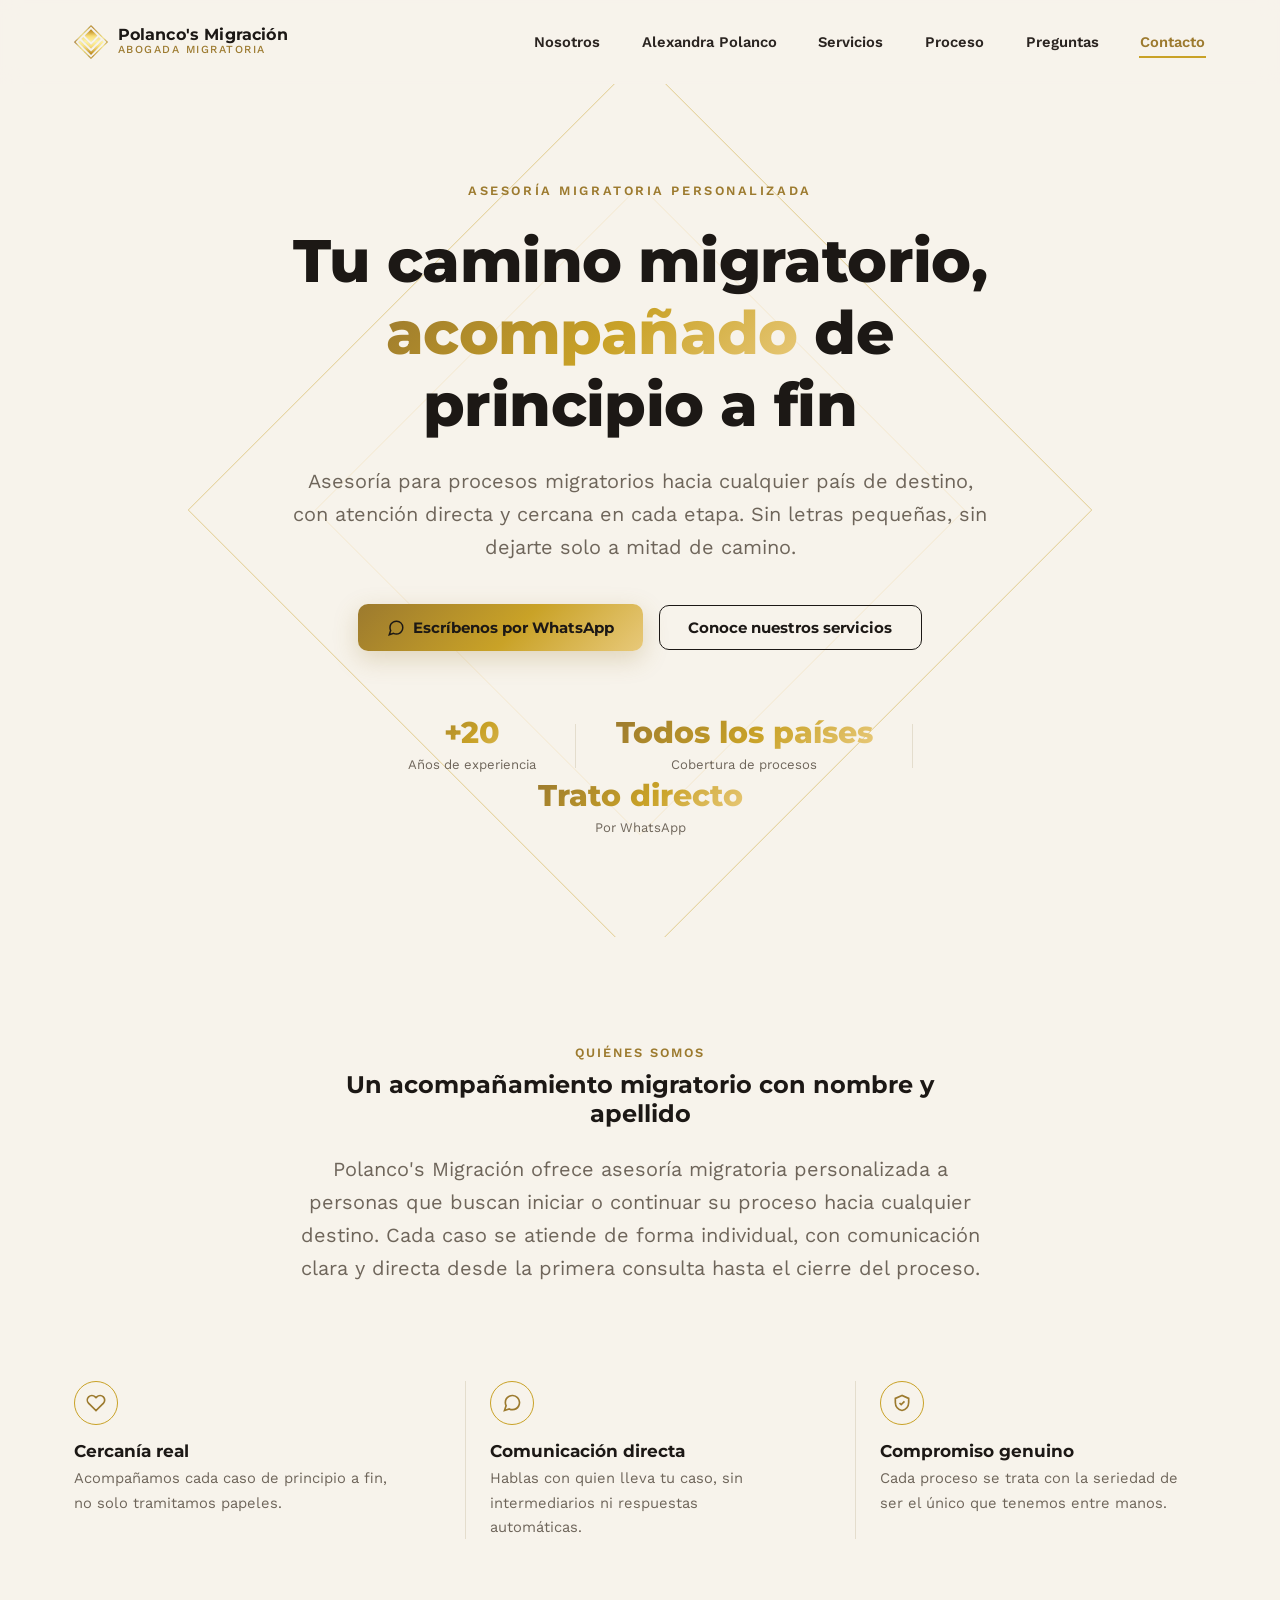
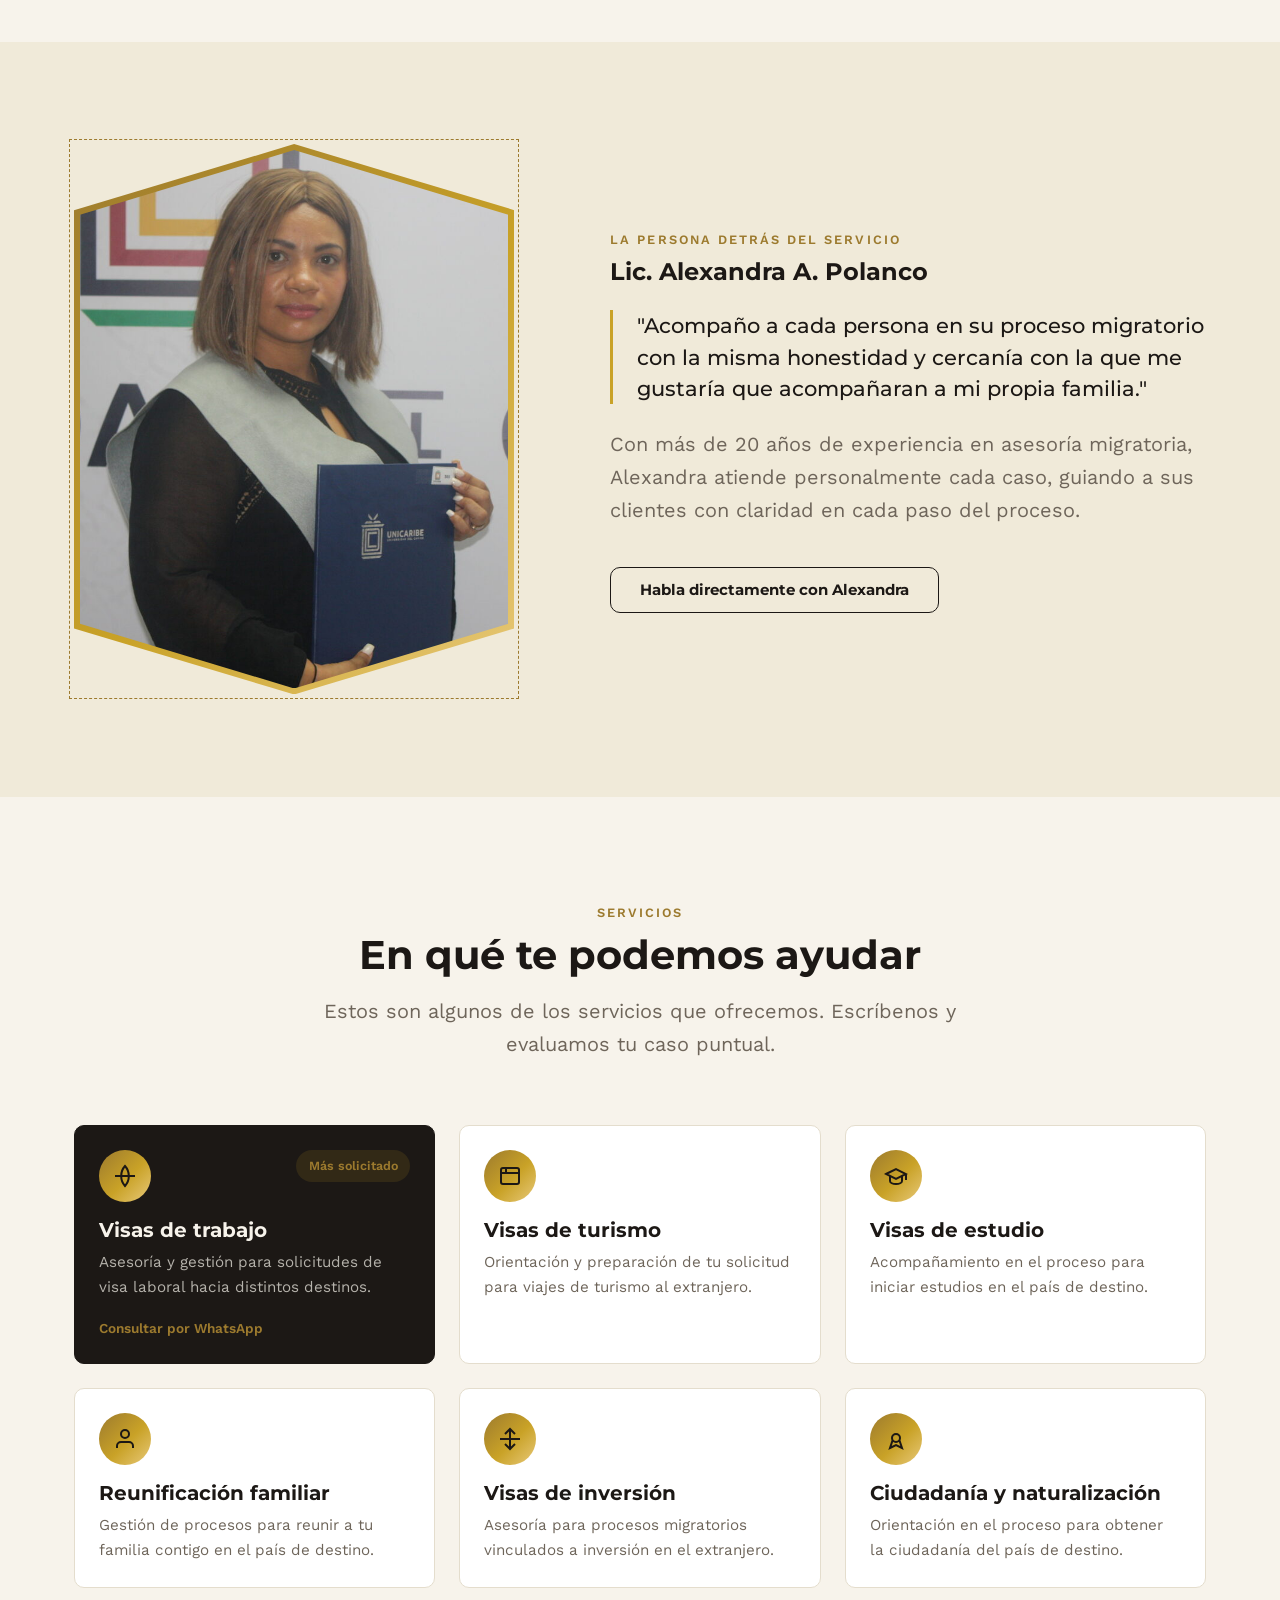
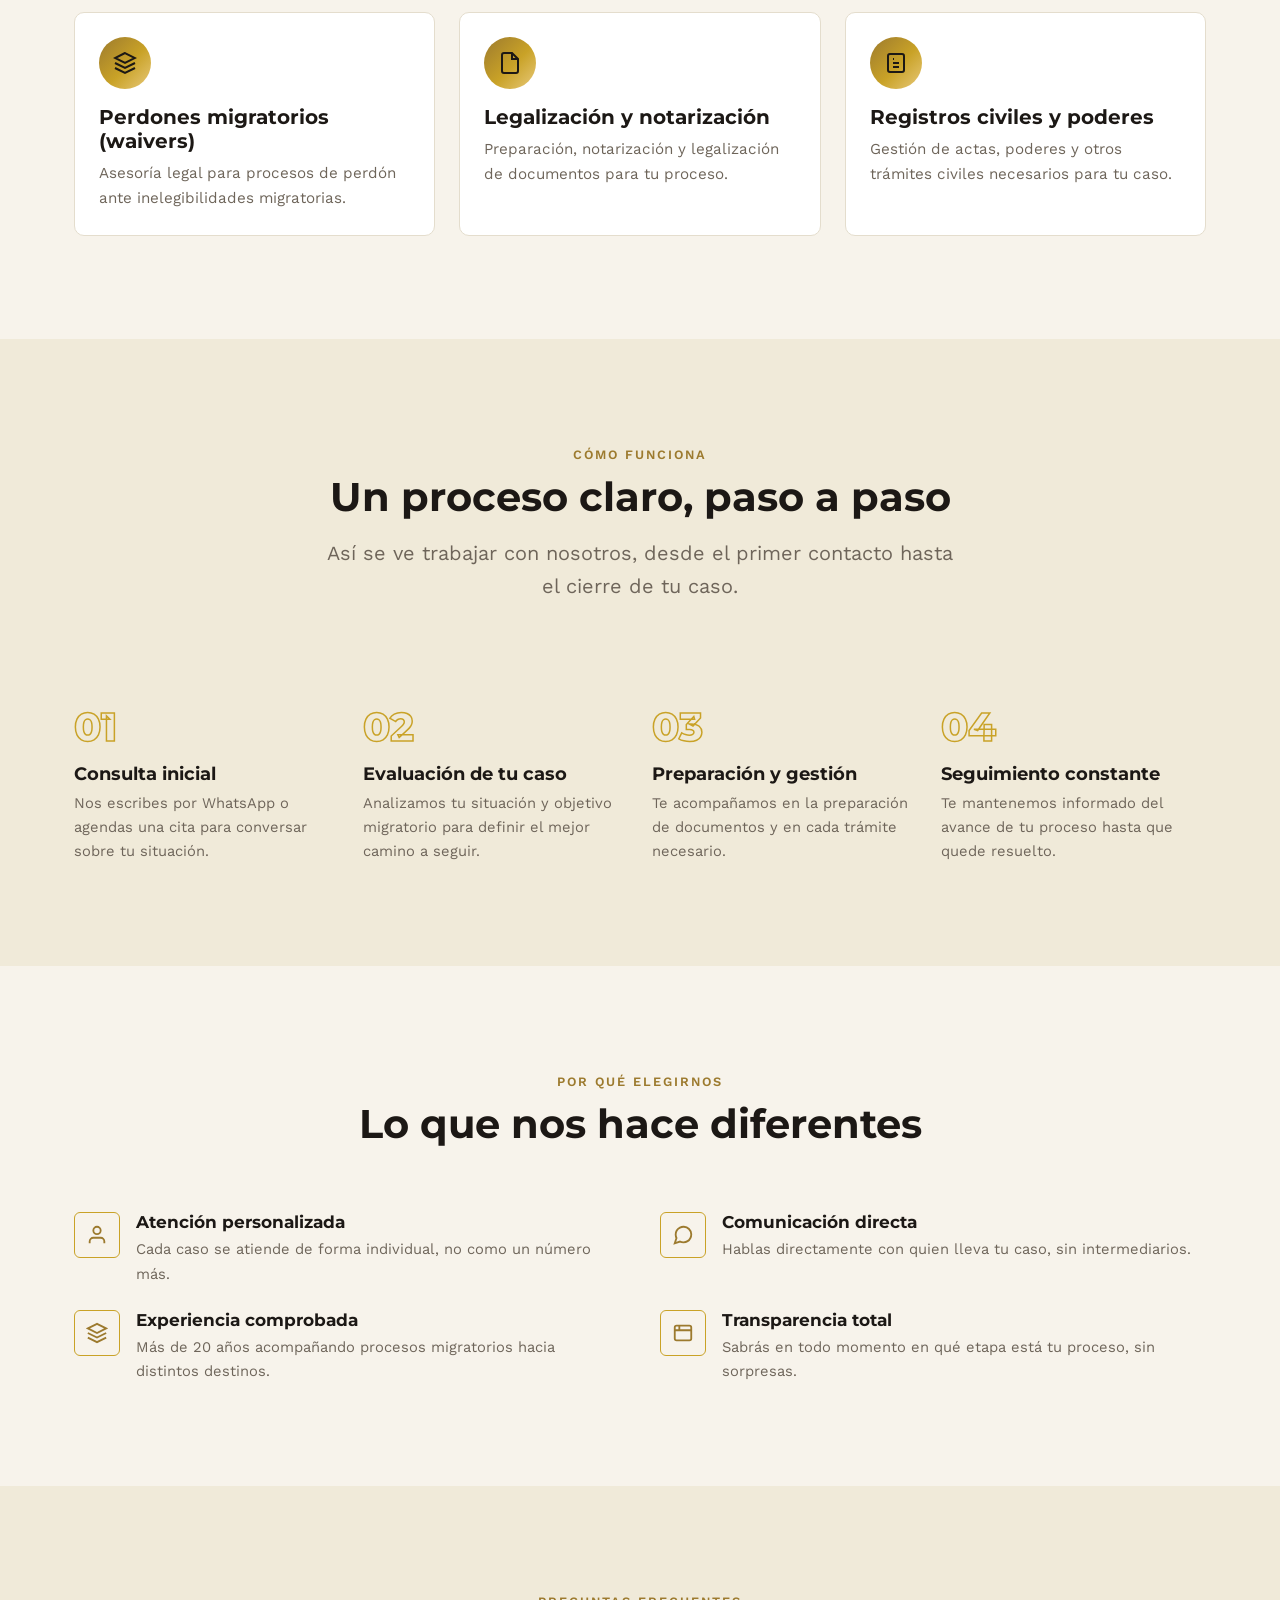
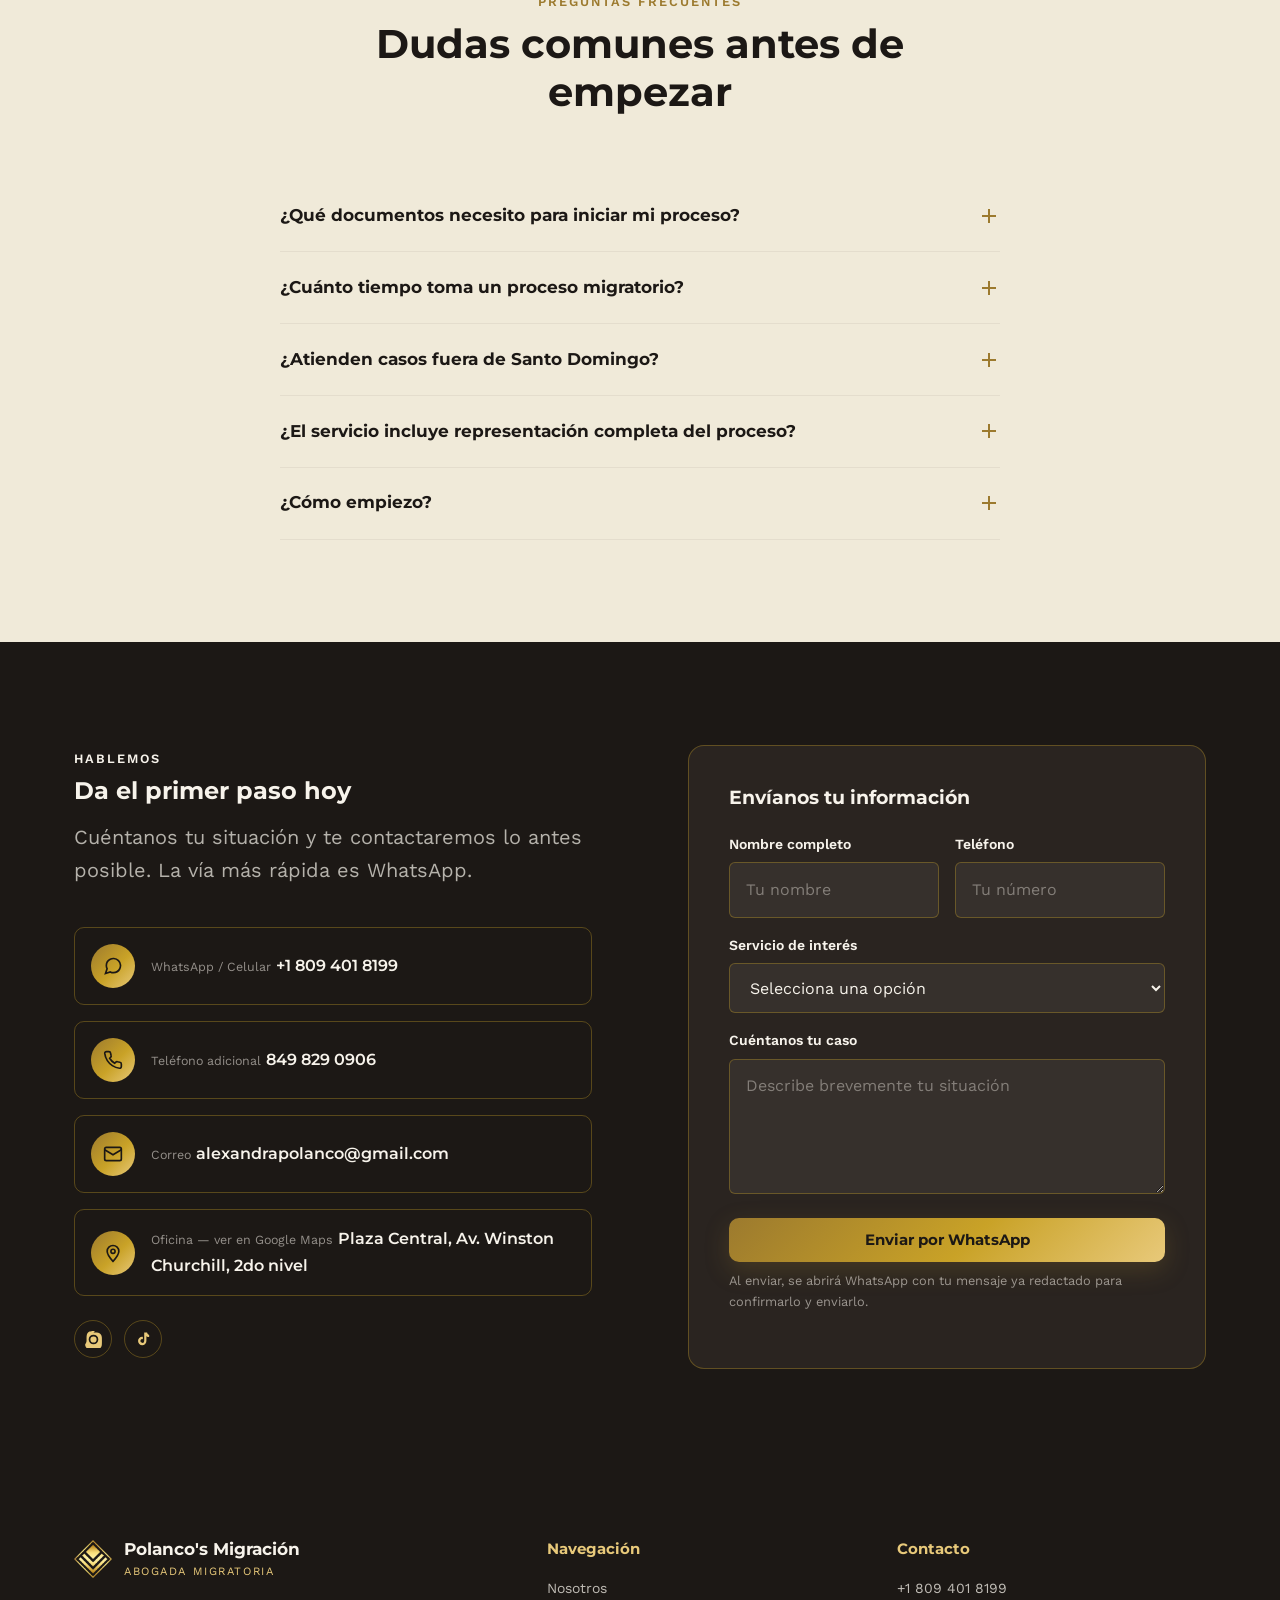
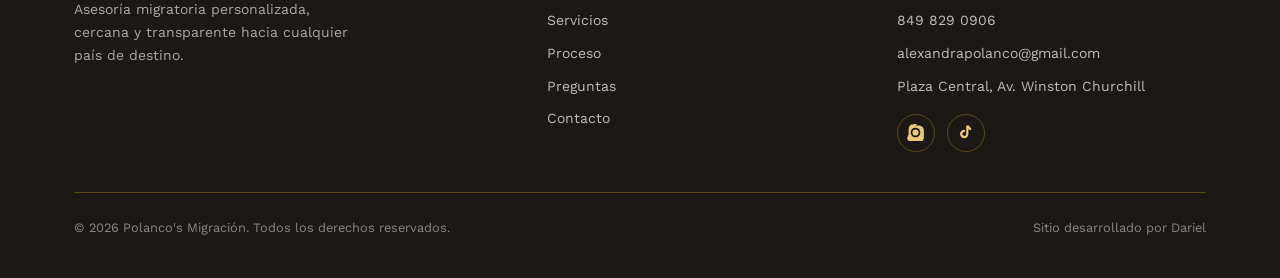
==== index.html @ 5b1603cf "first commit" ====
<!DOCTYPE html>
<html lang="es">
<head>
  <meta charset="UTF-8">
  <meta name="viewport" content="width=device-width, initial-scale=1.0">
  <title>Polanco's Migración | Asesoría Migratoria Personalizada</title>
  <meta name="description" content="Asesoría y servicios migratorios personalizados hacia cualquier país de destino. Acompañamiento cercano, transparente y profesional en cada etapa de tu proceso.">
  <meta name="theme-color" content="#1c1815">

  <!-- Favicon -->
  <link rel="icon" type="image/png" sizes="32x32" href="assets/images/favicon-32.png">
  <link rel="apple-touch-icon" sizes="120x120" href="assets/images/favicon-120.png">

  <!-- Open Graph -->
  <meta property="og:type" content="website">
  <meta property="og:locale" content="es_DO">
  <meta property="og:title" content="Polanco's Migración | Asesoría Migratoria Personalizada">
  <meta property="og:description" content="Acompañamiento migratorio cercano, transparente y profesional hacia cualquier país de destino.">
  <meta property="og:image" content="assets/images/icon-mark.png">
  <!-- TODO: reemplazar por la URL final del sitio y una imagen OG de 1200x630 -->
  <meta property="og:url" content="https://www.polancosmigracion.com/">

  <!-- Tipografías -->
  <link rel="preconnect" href="https://fonts.googleapis.com">
  <link rel="preconnect" href="https://fonts.gstatic.com" crossorigin>
  <link href="https://fonts.googleapis.com/css2?family=Montserrat:wght@500;600;700;800&family=Work+Sans:wght@400;500;600&display=swap" rel="stylesheet">

  <!-- Estilos -->
  <link rel="stylesheet" href="css/variables.css">
  <link rel="stylesheet" href="css/layout.css">
  <link rel="stylesheet" href="css/components.css">
  <link rel="stylesheet" href="css/sections.css">
</head>
<body>

  <!-- ============ HEADER ============ -->
  <header class="site-header">
    <div class="container">
      <a href="#inicio" class="brand">
        <img src="assets/images/icon-mark.png" alt="Logo Polanco's Migración" width="34" height="34">
        <span class="brand-text">
          <span class="brand-name">Polanco's Migración</span>
          <span class="brand-tagline">ABOGADA MIGRATORIA</span>
        </span>
      </a>

      <nav class="main-nav" id="main-nav">
        <ul class="nav-links">
          <li><a href="#nosotros">Nosotros</a></li>
          <li><a href="#alexandra">Alexandra Polanco</a></li>
          <li><a href="#servicios">Servicios</a></li>
          <li><a href="#proceso">Proceso</a></li>
          <li><a href="#preguntas">Preguntas</a></li>
          <li><a href="#contacto">Contacto</a></li>
        </ul>
      </nav>

      <button class="menu-toggle" id="menu-toggle" aria-label="Abrir menú" aria-expanded="false" aria-controls="main-nav">
        <span></span><span></span><span></span>
      </button>
    </div>
  </header>

  <main>

    <!-- ============ HERO ============ -->
    <section class="hero" id="inicio">
      <div class="hero-diamond" aria-hidden="true"></div>
      <div class="container">
        <div class="hero-content">
          <span class="hero-kicker">ASESORÍA MIGRATORIA PERSONALIZADA</span>
          <h1>Tu camino migratorio, <em>acompañado</em> de principio a fin</h1>
          <p class="hero-sub">
            Asesoría para procesos migratorios hacia cualquier país de destino, con atención
            directa y cercana en cada etapa. Sin letras pequeñas, sin dejarte solo a mitad de camino.
          </p>
          <div class="hero-actions">
            <a class="btn btn-primary" href="https://wa.me/18094018199?text=Hola%2C%20quisiera%20informaci%C3%B3n%20sobre%20un%20proceso%20migratorio" target="_blank" rel="noopener">
              <svg viewBox="0 0 24 24" fill="none" stroke="currentColor" stroke-width="2"><path d="M21 11.5a8.38 8.38 0 0 1-.9 3.8 8.5 8.5 0 0 1-7.6 4.7 8.38 8.38 0 0 1-3.8-.9L3 21l1.9-5.7a8.38 8.38 0 0 1-.9-3.8 8.5 8.5 0 0 1 4.7-7.6 8.38 8.38 0 0 1 3.8-.9h.5a8.48 8.48 0 0 1 8 8v.5z"/></svg>
              Escríbenos por WhatsApp
            </a>
            <a class="btn btn-outline" href="#servicios">Conoce nuestros servicios</a>
          </div>
          <div class="hero-trust">
            <div class="hero-stat">
              <strong>+20</strong>
              <span>Años de experiencia</span>
            </div>
            <div class="hero-stat">
              <strong>Todos los países</strong>
              <span>Cobertura de procesos</span>
            </div>
            <div class="hero-stat">
              <strong>Trato directo</strong>
              <span>Por WhatsApp</span>
            </div>
          </div>
        </div>
      </div>
    </section>

    <!-- ============ QUIÉNES SOMOS ============ -->
    <!-- PLACEHOLDER: texto e íconos provisionales — ajustar con la historia real de la empresa que confirme Alexandra -->
    <section class="section" id="nosotros">
      <div class="container">
        <div class="about-content">
          <span class="section-kicker">QUIÉNES SOMOS</span>
          <h2>Un acompañamiento migratorio con nombre y apellido</h2>
          <p class="about-lead">
            Polanco's Migración ofrece asesoría migratoria personalizada a personas que buscan
            iniciar o continuar su proceso hacia cualquier destino. Cada caso se atiende de forma
            individual, con comunicación clara y directa desde la primera consulta hasta el
            cierre del proceso.
          </p>
        </div>

        <div class="about-pillars">
          <div class="about-pillar">
            <div class="about-pillar-icon">
              <svg viewBox="0 0 24 24" fill="none" stroke="currentColor" stroke-width="2"><path d="M20.8 4.6a5.5 5.5 0 0 0-7.8 0L12 5.6l-1-1a5.5 5.5 0 0 0-7.8 7.8l1 1L12 21l7.8-7.6 1-1a5.5 5.5 0 0 0 0-7.8Z"/></svg>
            </div>
            <h3>Cercanía real</h3>
            <p>Acompañamos cada caso de principio a fin, no solo tramitamos papeles.</p>
          </div>
          <div class="about-pillar">
            <div class="about-pillar-icon">
              <svg viewBox="0 0 24 24" fill="none" stroke="currentColor" stroke-width="2"><path d="M21 11.5a8.38 8.38 0 0 1-.9 3.8 8.5 8.5 0 0 1-7.6 4.7 8.38 8.38 0 0 1-3.8-.9L3 21l1.9-5.7a8.38 8.38 0 0 1-.9-3.8 8.5 8.5 0 0 1 4.7-7.6 8.38 8.38 0 0 1 3.8-.9h.5a8.48 8.48 0 0 1 8 8v.5z"/></svg>
            </div>
            <h3>Comunicación directa</h3>
            <p>Hablas con quien lleva tu caso, sin intermediarios ni respuestas automáticas.</p>
          </div>
          <div class="about-pillar">
            <div class="about-pillar-icon">
              <svg viewBox="0 0 24 24" fill="none" stroke="currentColor" stroke-width="2"><path d="m9 12 2 2 4-4"/><path d="M12 3 4 6.5v5c0 4.7 3.2 8.6 8 9.5 4.8-.9 8-4.8 8-9.5v-5L12 3Z"/></svg>
            </div>
            <h3>Compromiso genuino</h3>
            <p>Cada proceso se trata con la seriedad de ser el único que tenemos entre manos.</p>
          </div>
        </div>
      </div>
    </section>

    <!-- ============ LA PERSONA DETRÁS ============ -->
    <section class="section section-alt" id="alexandra">
      <div class="container founder">
        <div class="founder-photo-wrap content-placeholder">
          <div class="founder-photo-frame">
            <!-- PLACEHOLDER: foto provisional, reemplazar por un retrato profesional final -->
            <img src="assets/images/alexandra-placeholder-web.jpg" alt="Lic. Alexandra A. Polanco" loading="lazy" width="720" height="900">
          </div>
        </div>
        <div class="founder-content">
          <span class="section-kicker">LA PERSONA DETRÁS DEL SERVICIO</span>
          <h2>Lic. Alexandra A. Polanco</h2>
          <!-- PLACEHOLDER: cita provisional — reemplazar por las palabras reales de Alexandra -->
          <p class="founder-quote">
            "Acompaño a cada persona en su proceso migratorio con la misma honestidad y cercanía
            con la que me gustaría que acompañaran a mi propia familia."
          </p>
          <p class="founder-desc">
            Con más de 20 años de experiencia en asesoría migratoria, Alexandra atiende
            personalmente cada caso, guiando a sus clientes con claridad en cada paso del proceso.
          </p>
          <a class="btn btn-outline founder-cta" href="https://wa.me/18094018199?text=Hola%2C%20quisiera%20hablar%20directamente%20con%20Alexandra%20sobre%20mi%20caso" target="_blank" rel="noopener">
            Habla directamente con Alexandra
          </a>
        </div>
      </div>
    </section>

    <!-- ============ SERVICIOS ============ -->
    <!-- PLACEHOLDER: lista de servicios provisional (categorías de referencia) — confirmar lista definitiva -->
    <section class="section" id="servicios">
      <div class="container">
        <div class="section-head align-center">
          <span class="section-kicker">SERVICIOS</span>
          <h2>En qué te podemos ayudar</h2>
          <p>Estos son algunos de los servicios que ofrecemos. Escríbenos y evaluamos tu caso puntual.</p>
        </div>

        <div class="services-grid">
          <div class="card is-featured">
            <span class="badge">Más solicitado</span>
            <div class="card-icon">
              <svg viewBox="0 0 24 24" fill="none" stroke="currentColor" stroke-width="2"><path d="M2 12h20M12 2a15 15 0 0 1 0 20 15 15 0 0 1 0-20Z"/></svg>
            </div>
            <h3>Visas de trabajo</h3>
            <p>Asesoría y gestión para solicitudes de visa laboral hacia distintos destinos.</p>
            <a class="service-link" href="https://wa.me/18094018199?text=Hola%2C%20quisiera%20informaci%C3%B3n%20sobre%20Visas%20de%20Trabajo" target="_blank" rel="noopener">Consultar por WhatsApp</a>
          </div>

          <div class="card">
            <div class="card-icon">
              <svg viewBox="0 0 24 24" fill="none" stroke="currentColor" stroke-width="2"><rect x="3" y="4" width="18" height="16" rx="2"/><path d="M3 9h18M8 4v5"/></svg>
            </div>
            <h3>Visas de turismo</h3>
            <p>Orientación y preparación de tu solicitud para viajes de turismo al extranjero.</p>
          </div>

          <div class="card">
            <div class="card-icon">
              <svg viewBox="0 0 24 24" fill="none" stroke="currentColor" stroke-width="2"><path d="M22 10v6M2 10l10-5 10 5-10 5-10-5Z"/><path d="M6 12v5c0 1.7 2.7 3 6 3s6-1.3 6-3v-5"/></svg>
            </div>
            <h3>Visas de estudio</h3>
            <p>Acompañamiento en el proceso para iniciar estudios en el país de destino.</p>
          </div>

          <div class="card">
            <div class="card-icon">
              <svg viewBox="0 0 24 24" fill="none" stroke="currentColor" stroke-width="2"><path d="M20 21v-2a4 4 0 0 0-4-4H8a4 4 0 0 0-4 4v2"/><circle cx="12" cy="7" r="4"/></svg>
            </div>
            <h3>Reunificación familiar</h3>
            <p>Gestión de procesos para reunir a tu familia contigo en el país de destino.</p>
          </div>

          <div class="card">
            <div class="card-icon">
              <svg viewBox="0 0 24 24" fill="none" stroke="currentColor" stroke-width="2"><path d="M12 2v20M2 12h20"/><path d="M17 7 12 2 7 7M17 17l-5 5-5-5"/></svg>
            </div>
            <h3>Visas de inversión</h3>
            <p>Asesoría para procesos migratorios vinculados a inversión en el extranjero.</p>
          </div>

          <div class="card">
            <div class="card-icon">
              <svg viewBox="0 0 24 24" fill="none" stroke="currentColor" stroke-width="2"><path d="M12 15a4 4 0 1 0 0-8 4 4 0 0 0 0 8Z"/><path d="M8.5 13.5 6 21l6-3 6 3-2.5-7.5"/></svg>
            </div>
            <h3>Ciudadanía y naturalización</h3>
            <p>Orientación en el proceso para obtener la ciudadanía del país de destino.</p>
          </div>

          <div class="card">
            <div class="card-icon">
              <svg viewBox="0 0 24 24" fill="none" stroke="currentColor" stroke-width="2"><path d="M12 2 2 7l10 5 10-5-10-5Z"/><path d="M2 17l10 5 10-5M2 12l10 5 10-5"/></svg>
            </div>
            <h3>Perdones migratorios (waivers)</h3>
            <p>Asesoría legal para procesos de perdón ante inelegibilidades migratorias.</p>
          </div>

          <div class="card">
            <div class="card-icon">
              <svg viewBox="0 0 24 24" fill="none" stroke="currentColor" stroke-width="2"><path d="M14 2H6a2 2 0 0 0-2 2v16a2 2 0 0 0 2 2h12a2 2 0 0 0 2-2V8z"/><path d="M14 2v6h6"/></svg>
            </div>
            <h3>Legalización y notarización</h3>
            <p>Preparación, notarización y legalización de documentos para tu proceso.</p>
          </div>

          <div class="card">
            <div class="card-icon">
              <svg viewBox="0 0 24 24" fill="none" stroke="currentColor" stroke-width="2"><path d="M9 12h6M9 16h6M9 8h1"/><rect x="4" y="3" width="16" height="18" rx="2"/></svg>
            </div>
            <h3>Registros civiles y poderes</h3>
            <p>Gestión de actas, poderes y otros trámites civiles necesarios para tu caso.</p>
          </div>
        </div>
      </div>
    </section>

    <!-- ============ CÓMO FUNCIONA EL PROCESO ============ -->
    <section class="section section-alt" id="proceso">
      <div class="container">
        <div class="section-head align-center">
          <span class="section-kicker">CÓMO FUNCIONA</span>
          <h2>Un proceso claro, paso a paso</h2>
          <p>Así se ve trabajar con nosotros, desde el primer contacto hasta el cierre de tu caso.</p>
        </div>

        <div class="steps">
          <div class="step">
            <div class="step-number">01</div>
            <h3>Consulta inicial</h3>
            <p>Nos escribes por WhatsApp o agendas una cita para conversar sobre tu situación.</p>
          </div>
          <div class="step">
            <div class="step-number">02</div>
            <h3>Evaluación de tu caso</h3>
            <p>Analizamos tu situación y objetivo migratorio para definir el mejor camino a seguir.</p>
          </div>
          <div class="step">
            <div class="step-number">03</div>
            <h3>Preparación y gestión</h3>
            <p>Te acompañamos en la preparación de documentos y en cada trámite necesario.</p>
          </div>
          <div class="step">
            <div class="step-number">04</div>
            <h3>Seguimiento constante</h3>
            <p>Te mantenemos informado del avance de tu proceso hasta que quede resuelto.</p>
          </div>
        </div>
      </div>
    </section>

    <!-- ============ POR QUÉ ELEGIRNOS ============ -->
    <section class="section" id="beneficios">
      <div class="container">
        <div class="section-head align-center">
          <span class="section-kicker">POR QUÉ ELEGIRNOS</span>
          <h2>Lo que nos hace diferentes</h2>
        </div>

        <div class="benefits-grid">
          <div class="benefit">
            <div class="benefit-icon">
              <svg viewBox="0 0 24 24" fill="none" stroke="currentColor" stroke-width="2"><path d="M20 21v-2a4 4 0 0 0-4-4H8a4 4 0 0 0-4 4v2"/><circle cx="12" cy="7" r="4"/></svg>
            </div>
            <div>
              <h3>Atención personalizada</h3>
              <p>Cada caso se atiende de forma individual, no como un número más.</p>
            </div>
          </div>

          <div class="benefit">
            <div class="benefit-icon">
              <svg viewBox="0 0 24 24" fill="none" stroke="currentColor" stroke-width="2"><path d="M21 11.5a8.38 8.38 0 0 1-.9 3.8 8.5 8.5 0 0 1-7.6 4.7 8.38 8.38 0 0 1-3.8-.9L3 21l1.9-5.7a8.38 8.38 0 0 1-.9-3.8 8.5 8.5 0 0 1 4.7-7.6 8.38 8.38 0 0 1 3.8-.9h.5a8.48 8.48 0 0 1 8 8v.5z"/></svg>
            </div>
            <div>
              <h3>Comunicación directa</h3>
              <p>Hablas directamente con quien lleva tu caso, sin intermediarios.</p>
            </div>
          </div>

          <div class="benefit">
            <div class="benefit-icon">
              <svg viewBox="0 0 24 24" fill="none" stroke="currentColor" stroke-width="2"><path d="M12 2 2 7l10 5 10-5-10-5Z"/><path d="M2 17l10 5 10-5M2 12l10 5 10-5"/></svg>
            </div>
            <div>
              <h3>Experiencia comprobada</h3>
              <p>Más de 20 años acompañando procesos migratorios hacia distintos destinos.</p>
            </div>
          </div>

          <div class="benefit">
            <div class="benefit-icon">
              <svg viewBox="0 0 24 24" fill="none" stroke="currentColor" stroke-width="2"><rect x="3" y="4" width="18" height="16" rx="2"/><path d="M3 9h18M8 4v5"/></svg>
            </div>
            <div>
              <h3>Transparencia total</h3>
              <p>Sabrás en todo momento en qué etapa está tu proceso, sin sorpresas.</p>
            </div>
          </div>
        </div>
      </div>
    </section>

    <!-- ============ PREGUNTAS FRECUENTES ============ -->
    <!-- PLACEHOLDER: preguntas y respuestas provisionales — confirmar con Alexandra las dudas reales más comunes -->
    <section class="section section-alt" id="preguntas">
      <div class="container">
        <div class="section-head align-center">
          <span class="section-kicker">PREGUNTAS FRECUENTES</span>
          <h2>Dudas comunes antes de empezar</h2>
        </div>

        <div class="faq-list">
          <div class="accordion-item">
            <button class="accordion-trigger" aria-expanded="false" aria-controls="faq-1">
              ¿Qué documentos necesito para iniciar mi proceso?
              <span class="accordion-icon" aria-hidden="true"></span>
            </button>
            <div class="accordion-panel" id="faq-1">
              <p>Cada proceso es distinto. En la consulta inicial evaluamos tu caso puntual y te indicamos exactamente qué documentos aplican.</p>
            </div>
          </div>

          <div class="accordion-item">
            <button class="accordion-trigger" aria-expanded="false" aria-controls="faq-2">
              ¿Cuánto tiempo toma un proceso migratorio?
              <span class="accordion-icon" aria-hidden="true"></span>
            </button>
            <div class="accordion-panel" id="faq-2">
              <p>Los tiempos varían según el tipo de trámite, el destino y cada caso particular. Te damos una estimación realista después de evaluar tu situación.</p>
            </div>
          </div>

          <div class="accordion-item">
            <button class="accordion-trigger" aria-expanded="false" aria-controls="faq-3">
              ¿Atienden casos fuera de Santo Domingo?
              <span class="accordion-icon" aria-hidden="true"></span>
            </button>
            <div class="accordion-panel" id="faq-3">
              <p>Sí, podemos coordinar la asesoría de forma remota además de la atención en oficina.</p>
            </div>
          </div>

          <div class="accordion-item">
            <button class="accordion-trigger" aria-expanded="false" aria-controls="faq-4">
              ¿El servicio incluye representación completa del proceso?
              <span class="accordion-icon" aria-hidden="true"></span>
            </button>
            <div class="accordion-panel" id="faq-4">
              <p>Depende del tipo de trámite. En la consulta inicial te explicamos exactamente qué incluye el acompañamiento según tu caso.</p>
            </div>
          </div>

          <div class="accordion-item">
            <button class="accordion-trigger" aria-expanded="false" aria-controls="faq-5">
              ¿Cómo empiezo?
              <span class="accordion-icon" aria-hidden="true"></span>
            </button>
            <div class="accordion-panel" id="faq-5">
              <p>Escríbenos por WhatsApp y agendamos tu primera consulta para evaluar tu caso.</p>
            </div>
          </div>
        </div>
      </div>
    </section>

    <!-- ============ CTA + CONTACTO ============ -->
    <section class="section section-dark" id="contacto">
      <div class="container contact">
        <div class="contact-intro">
          <span class="section-kicker">HABLEMOS</span>
          <h2>Da el primer paso hoy</h2>
          <p>Cuéntanos tu situación y te contactaremos lo antes posible. La vía más rápida es WhatsApp.</p>

          <div class="contact-channels">
            <a class="contact-channel" href="https://wa.me/18094018199" target="_blank" rel="noopener">
              <span class="contact-channel-icon">
                <svg viewBox="0 0 24 24" fill="none" stroke="currentColor" stroke-width="2"><path d="M21 11.5a8.38 8.38 0 0 1-.9 3.8 8.5 8.5 0 0 1-7.6 4.7 8.38 8.38 0 0 1-3.8-.9L3 21l1.9-5.7a8.38 8.38 0 0 1-.9-3.8 8.5 8.5 0 0 1 4.7-7.6 8.38 8.38 0 0 1 3.8-.9h.5a8.48 8.48 0 0 1 8 8v.5z"/></svg>
              </span>
              <span class="contact-channel-text">
                <span class="label">WhatsApp / Celular</span>
                <span class="value">+1 809 401 8199</span>
              </span>
            </a>

            <a class="contact-channel" href="tel:+18498290906">
              <span class="contact-channel-icon">
                <svg viewBox="0 0 24 24" fill="none" stroke="currentColor" stroke-width="2"><path d="M22 16.9v3a2 2 0 0 1-2.2 2 19.8 19.8 0 0 1-8.6-3.1 19.5 19.5 0 0 1-6-6 19.8 19.8 0 0 1-3.1-8.7A2 2 0 0 1 4.1 2h3a2 2 0 0 1 2 1.7c.1.9.3 1.8.6 2.7a2 2 0 0 1-.4 2.1L8 9.9a16 16 0 0 0 6 6l1.4-1.4a2 2 0 0 1 2.1-.4c.9.3 1.8.5 2.7.6a2 2 0 0 1 1.8 2Z"/></svg>
              </span>
              <span class="contact-channel-text">
                <span class="label">Teléfono adicional</span>
                <span class="value">849 829 0906</span>
              </span>
            </a>

            <a class="contact-channel" href="mailto:alexandrapolanco@gmail.com">
              <span class="contact-channel-icon">
                <svg viewBox="0 0 24 24" fill="none" stroke="currentColor" stroke-width="2"><rect x="2" y="4" width="20" height="16" rx="2"/><path d="m2 7 10 6 10-6"/></svg>
              </span>
              <span class="contact-channel-text">
                <span class="label">Correo</span>
                <span class="value">alexandrapolanco@gmail.com</span>
              </span>
            </a>

            <!-- PLACEHOLDER: ubicación aproximada por nombre de plaza; ajustar con la dirección exacta si aplica -->
            <a class="contact-channel" href="https://www.google.com/maps/search/?api=1&query=Plaza+Central+Av+Winston+Churchill+Santo+Domingo" target="_blank" rel="noopener">
              <span class="contact-channel-icon">
                <svg viewBox="0 0 24 24" fill="none" stroke="currentColor" stroke-width="2"><path d="M12 22s7-7.4 7-12a7 7 0 1 0-14 0c0 4.6 7 12 7 12Z"/><circle cx="12" cy="10" r="2.5"/></svg>
              </span>
              <span class="contact-channel-text">
                <span class="label">Oficina — ver en Google Maps</span>
                <span class="value">Plaza Central, Av. Winston Churchill, 2do nivel</span>
              </span>
            </a>
          </div>

          <!-- PLACEHOLDER: enlazar los perfiles reales de Instagram y TikTok -->
          <div class="footer-social" style="margin-top:1.5rem;">
            <a href="#" target="_blank" rel="noopener" aria-label="Instagram">
              <svg viewBox="0 0 24 24"><path d="M12 2.2c3.2 0 3.6 0 4.9.07 1.2.06 2.2.27 2.9.6.8.35 1.4.8 2 1.5.6.6 1 1.2 1.4 2 .3.7.5 1.7.6 2.9.1 1.3.1 1.7.1 4.9s0 3.6-.1 4.9c-.1 1.2-.3 2.2-.6 2.9-.4.8-.8 1.4-1.4 2-.6.6-1.2 1-2 1.4-.7.3-1.7.5-2.9.6-1.3.1-1.7.1-4.9.1s-3.6 0-4.9-.1c-1.2-.1-2.2-.3-2.9-.6-.8-.4-1.4-.8-2-1.4-.6-.6-1-1.2-1.4-2-.3-.7-.5-1.7-.6-2.9C2.2 15.6 2.2 15.2 2.2 12s0-3.6.1-4.9c.1-1.2.3-2.2.6-2.9.4-.8.8-1.4 1.4-2 .6-.6 1.2-1 2-1.4.7-.3 1.7-.5 2.9-.6 1.3-.1 1.7-.1 4.9-.1Zm0 3a6.8 6.8 0 1 0 0 13.6 6.8 6.8 0 0 0 0-13.6Zm0 11.2a4.4 4.4 0 1 1 0-8.8 4.4 4.4 0 0 1 0 8.8Zm7-11.4a1.6 1.6 0 1 1-3.2 0 1.6 1.6 0 0 1 3.2 0Z"/></svg>
            </a>
            <a href="#" target="_blank" rel="noopener" aria-label="TikTok">
              <svg viewBox="0 0 24 24"><path d="M14 2h3.1c.2 1.6 1.2 3 2.9 3.5v3.1c-1.4 0-2.7-.4-3.9-1.2v6.7a5.9 5.9 0 1 1-5.9-5.9c.3 0 .6 0 .9.1v3.2a2.7 2.7 0 1 0 1.9 2.6V2Z"/></svg>
            </a>
          </div>
        </div>

        <div class="contact-form-wrap">
          <h3>Envíanos tu información</h3>
          <form id="contact-form" novalidate>
            <div class="form-row">
              <div class="form-group">
                <label for="cf-name">Nombre completo</label>
                <input type="text" id="cf-name" name="name" placeholder="Tu nombre" required>
              </div>
              <div class="form-group">
                <label for="cf-phone">Teléfono</label>
                <input type="tel" id="cf-phone" name="phone" placeholder="Tu número" required>
              </div>
            </div>
            <div class="form-group">
              <label for="cf-service">Servicio de interés</label>
              <select id="cf-service" name="service">
                <option value="">Selecciona una opción</option>
                <option value="Visas de trabajo">Visas de trabajo</option>
                <option value="Visas de turismo">Visas de turismo</option>
                <option value="Visas de estudio">Visas de estudio</option>
                <option value="Reunificación familiar">Reunificación familiar</option>
                <option value="Visas de inversión">Visas de inversión</option>
                <option value="Ciudadanía y naturalización">Ciudadanía y naturalización</option>
                <option value="Perdones migratorios (waivers)">Perdones migratorios (waivers)</option>
                <option value="Legalización y notarización">Legalización y notarización</option>
                <option value="Registros civiles y poderes">Registros civiles y poderes</option>
                <option value="Otro">Otro</option>
              </select>
            </div>
            <div class="form-group">
              <label for="cf-message">Cuéntanos tu caso</label>
              <textarea id="cf-message" name="message" rows="4" placeholder="Describe brevemente tu situación" required></textarea>
            </div>
            <button type="submit" class="btn btn-primary btn-block">Enviar por WhatsApp</button>
            <p class="form-note">Al enviar, se abrirá WhatsApp con tu mensaje ya redactado para confirmarlo y enviarlo.</p>
            <p class="form-status" id="form-status" role="status"></p>
          </form>
        </div>
      </div>
    </section>

  </main>

  <!-- ============ FOOTER ============ -->
  <footer class="site-footer">
    <div class="container">
      <div class="footer-top">
        <div>
          <div class="footer-brand">
            <img src="assets/images/icon-mark.png" alt="Logo Polanco's Migración" width="38" height="38">
            <div>
              <div class="footer-brand-name">Polanco's Migración</div>
              <div class="footer-brand-tagline">ABOGADA MIGRATORIA</div>
            </div>
          </div>
          <p class="footer-desc">Asesoría migratoria personalizada, cercana y transparente hacia cualquier país de destino.</p>
        </div>

        <div>
          <div class="footer-heading">Navegación</div>
          <div class="footer-links">
            <a href="#nosotros">Nosotros</a>
            <a href="#servicios">Servicios</a>
            <a href="#proceso">Proceso</a>
            <a href="#preguntas">Preguntas</a>
            <a href="#contacto">Contacto</a>
          </div>
        </div>

        <div>
          <div class="footer-heading">Contacto</div>
          <div class="footer-links">
            <span>+1 809 401 8199</span>
            <span>849 829 0906</span>
            <span>alexandrapolanco@gmail.com</span>
            <span>Plaza Central, Av. Winston Churchill</span>
          </div>
          <div class="footer-social">
            <a href="#" target="_blank" rel="noopener" aria-label="Instagram">
              <svg viewBox="0 0 24 24"><path d="M12 2.2c3.2 0 3.6 0 4.9.07 1.2.06 2.2.27 2.9.6.8.35 1.4.8 2 1.5.6.6 1 1.2 1.4 2 .3.7.5 1.7.6 2.9.1 1.3.1 1.7.1 4.9s0 3.6-.1 4.9c-.1 1.2-.3 2.2-.6 2.9-.4.8-.8 1.4-1.4 2-.6.6-1.2 1-2 1.4-.7.3-1.7.5-2.9.6-1.3.1-1.7.1-4.9.1s-3.6 0-4.9-.1c-1.2-.1-2.2-.3-2.9-.6-.8-.4-1.4-.8-2-1.4-.6-.6-1-1.2-1.4-2-.3-.7-.5-1.7-.6-2.9C2.2 15.6 2.2 15.2 2.2 12s0-3.6.1-4.9c.1-1.2.3-2.2.6-2.9.4-.8.8-1.4 1.4-2 .6-.6 1.2-1 2-1.4.7-.3 1.7-.5 2.9-.6 1.3-.1 1.7-.1 4.9-.1Zm0 3a6.8 6.8 0 1 0 0 13.6 6.8 6.8 0 0 0 0-13.6Zm0 11.2a4.4 4.4 0 1 1 0-8.8 4.4 4.4 0 0 1 0 8.8Zm7-11.4a1.6 1.6 0 1 1-3.2 0 1.6 1.6 0 0 1 3.2 0Z"/></svg>
            </a>
            <a href="#" target="_blank" rel="noopener" aria-label="TikTok">
              <svg viewBox="0 0 24 24"><path d="M14 2h3.1c.2 1.6 1.2 3 2.9 3.5v3.1c-1.4 0-2.7-.4-3.9-1.2v6.7a5.9 5.9 0 1 1-5.9-5.9c.3 0 .6 0 .9.1v3.2a2.7 2.7 0 1 0 1.9 2.6V2Z"/></svg>
            </a>
          </div>
        </div>
      </div>

      <div class="footer-bottom">
        <span>© <span id="current-year"></span> Polanco's Migración. Todos los derechos reservados.</span>
        <span>Sitio desarrollado por Dariel</span>
      </div>
    </div>
  </footer>

  <!-- Botón flotante de WhatsApp: aparece al bajar, ya que el hero tiene su propio CTA -->
  <a
    href="https://wa.me/18094018199?text=Hola%2C%20quisiera%20informaci%C3%B3n%20sobre%20un%20proceso%20migratorio"
    class="floating-whatsapp"
    id="floating-whatsapp"
    target="_blank"
    rel="noopener"
    aria-label="Escríbenos por WhatsApp">
    <svg viewBox="0 0 24 24" fill="none" stroke="currentColor" stroke-width="2"><path d="M21 11.5a8.38 8.38 0 0 1-.9 3.8 8.5 8.5 0 0 1-7.6 4.7 8.38 8.38 0 0 1-3.8-.9L3 21l1.9-5.7a8.38 8.38 0 0 1-.9-3.8 8.5 8.5 0 0 1 4.7-7.6 8.38 8.38 0 0 1 3.8-.9h.5a8.48 8.48 0 0 1 8 8v.5z"/></svg>
  </a>

  <script src="js/script.js" defer></script>
</body>
</html>
---- css/variables.css ----
/* =========================================================
   POLANCO'S MIGRACIÓN — Variables de marca y sistema base
   ========================================================= */

:root {
  /* Paleta — derivada del logo */
  --color-black: #1c1815;        /* negro cálido */
  --color-black-soft: #2a2420;   /* variación para superficies oscuras */
  --color-gold-dark: #9c7a2e;    /* sombra del degradado dorado */
  --color-gold: #c9a227;         /* dorado principal / marca */
  --color-gold-light: #e8c97a;   /* highlight del degradado */
  --color-ivory: #f7f3eb;        /* fondo cálido de secciones claras */
  --color-ivory-deep: #f0ead9;   /* fondo alterno, ligeramente más oscuro */
  --color-white: #ffffff;
  --color-gray-warm: #6e655a;    /* texto secundario */
  --color-gray-line: #e4ddcd;    /* bordes/hairlines sobre fondo claro */
  --color-gold-line: rgba(201, 162, 39, 0.35); /* bordes/hairlines sobre fondo oscuro */

  /* Degradado de marca (icono del logo) */
  --gradient-gold: linear-gradient(135deg, var(--color-gold-dark), var(--color-gold) 55%, var(--color-gold-light));

  /* Tipografía */
  --font-heading: "Montserrat", "Helvetica Neue", Arial, sans-serif;
  --font-body: "Work Sans", "Helvetica Neue", Arial, sans-serif;

  /* Escala tipográfica */
  --fs-hero: clamp(2.25rem, 4vw + 1rem, 3.75rem);
  --fs-h2: clamp(1.75rem, 2.4vw + 1rem, 2.5rem);
  --fs-h3: 1.25rem;
  --fs-lead: clamp(1.05rem, 0.5vw + 1rem, 1.25rem);
  --fs-body: 1rem;
  --fs-small: 0.875rem;
  --fs-kicker: 0.8rem;

  /* Espaciado */
  --space-xs: 0.5rem;
  --space-sm: 1rem;
  --space-md: 1.5rem;
  --space-lg: 2.5rem;
  --space-xl: 4rem;
  --space-2xl: 6rem;
  --space-section: clamp(4rem, 8vw, 7rem);

  /* Bordes y radios */
  --radius-sm: 6px;
  --radius-md: 10px;
  --radius-lg: 16px;

  /* Sombras (tono cálido, no gris genérico) */
  --shadow-sm: 0 2px 10px rgba(28, 24, 21, 0.06);
  --shadow-md: 0 10px 30px rgba(28, 24, 21, 0.10);
  --shadow-gold: 0 8px 24px rgba(156, 122, 46, 0.25);

  /* Layout */
  --container-width: 1180px;
  --header-height: 84px;

  /* Transiciones */
  --ease: cubic-bezier(0.4, 0, 0.2, 1);
  --dur-fast: 0.2s;
  --dur-base: 0.35s;
}

/* =========================================================
   Reset
   ========================================================= */

*,
*::before,
*::after {
  box-sizing: border-box;
}

html {
  scroll-behavior: smooth;
}

@media (prefers-reduced-motion: reduce) {
  html {
    scroll-behavior: auto;
  }
  *,
  *::before,
  *::after {
    animation-duration: 0.01ms !important;
    animation-iteration-count: 1 !important;
    transition-duration: 0.01ms !important;
    scroll-behavior: auto !important;
  }
}

body,
h1, h2, h3, h4, p, figure, blockquote, dl, dd {
  margin: 0;
}

ul[class],
ol[class] {
  padding: 0;
  list-style: none;
  margin: 0;
}

img {
  max-width: 100%;
  display: block;
}

a {
  color: inherit;
  text-decoration: none;
}

button {
  font: inherit;
  cursor: pointer;
  border: none;
  background: none;
  color: inherit;
}

input,
textarea,
select {
  font: inherit;
}

body {
  font-family: var(--font-body);
  color: var(--color-black);
  background: var(--color-ivory);
  line-height: 1.65;
  -webkit-font-smoothing: antialiased;
  overflow-x: hidden;
}

h1, h2, h3, h4 {
  font-family: var(--font-heading);
  color: var(--color-black);
  line-height: 1.2;
}

:focus-visible {
  outline: 3px solid var(--color-gold-dark);
  outline-offset: 2px;
}

/* Evita que el header sticky tape el inicio de cada sección al navegar por anclas */
section[id] {
  scroll-margin-top: var(--header-height);
}
---- css/layout.css ----
/* =========================================================
   LAYOUT — contenedor, header/navegación, footer
   ========================================================= */

.container {
  width: 100%;
  max-width: var(--container-width);
  margin-inline: auto;
  padding-inline: var(--space-md);
}

/* ---------- Header ---------- */

.site-header {
  position: sticky;
  top: 0;
  z-index: 100;
  height: var(--header-height);
  display: flex;
  align-items: center;
  background: rgba(247, 243, 235, 0.85);
  backdrop-filter: blur(10px);
  -webkit-backdrop-filter: blur(10px);
  border-bottom: 1px solid transparent;
  transition: background var(--dur-base) var(--ease), border-color var(--dur-base) var(--ease), box-shadow var(--dur-base) var(--ease);
}

.site-header.is-scrolled {
  background: rgba(247, 243, 235, 0.97);
  border-bottom-color: var(--color-gray-line);
  box-shadow: var(--shadow-sm);
}

.site-header .container {
  display: flex;
  align-items: center;
  justify-content: space-between;
  gap: var(--space-md);
}

.brand {
  display: flex;
  align-items: center;
  gap: 0.6rem;
  font-family: var(--font-heading);
  font-weight: 700;
  font-size: 1.05rem;
  letter-spacing: 0.01em;
  color: var(--color-black);
  flex-shrink: 0;
}

.brand img {
  height: 34px;
  width: 34px;
  object-fit: contain;
}

.brand-text {
  display: flex;
  flex-direction: column;
  line-height: 1.15;
}

.brand-text .brand-name {
  font-size: 1rem;
}

.brand-text .brand-tagline {
  font-family: var(--font-body);
  font-weight: 500;
  font-size: 0.68rem;
  letter-spacing: 0.14em;
  color: var(--color-gold-dark);
}

/* Navegación principal (desktop) */

.main-nav {
  display: flex;
  align-items: center;
  gap: var(--space-lg);
}

.nav-links {
  display: flex;
  align-items: center;
  gap: var(--space-lg);
}

.nav-links a {
  font-size: 0.92rem;
  font-weight: 600;
  color: var(--color-black-soft);
  position: relative;
  padding: 0.35rem 0.05rem;
  transition: color var(--dur-fast) var(--ease);
}

.nav-links a::after {
  content: "";
  position: absolute;
  left: 0;
  bottom: -2px;
  width: 0;
  height: 2px;
  background: var(--color-gold);
  transition: width var(--dur-base) var(--ease);
}

.nav-links a:hover,
.nav-links a:focus-visible,
.nav-links a.is-active {
  color: var(--color-gold-dark);
}

.nav-links a:hover::after,
.nav-links a:focus-visible::after,
.nav-links a.is-active::after {
  width: 100%;
}

/* Botón de menú móvil */

.menu-toggle {
  display: none;
  flex-direction: column;
  justify-content: center;
  align-items: center;
  gap: 5px;
  width: 44px;
  height: 44px;
  border-radius: var(--radius-sm);
}

.menu-toggle span {
  display: block;
  width: 22px;
  height: 2px;
  background: var(--color-black);
  transition: transform var(--dur-base) var(--ease), opacity var(--dur-base) var(--ease);
}

.menu-toggle[aria-expanded="true"] span:nth-child(1) {
  transform: translateY(7px) rotate(45deg);
}

.menu-toggle[aria-expanded="true"] span:nth-child(2) {
  opacity: 0;
}

.menu-toggle[aria-expanded="true"] span:nth-child(3) {
  transform: translateY(-7px) rotate(-45deg);
}

@media (max-width: 900px) {
  .menu-toggle {
    display: flex;
    position: relative;
    z-index: 101;
  }

  .main-nav {
    position: fixed;
    top: var(--header-height);
    left: 0;
    right: 0;
    bottom: 0;
    background: var(--color-black);
    display: flex;
    flex-direction: column;
    align-items: center;
    justify-content: center;
    gap: var(--space-xl);
    opacity: 0;
    visibility: hidden;
    transform: scale(0.98);
    pointer-events: none;
    transition: opacity var(--dur-base) var(--ease), transform var(--dur-base) var(--ease), visibility var(--dur-base);
    z-index: 99;
  }

  .main-nav.is-open {
    opacity: 1;
    visibility: visible;
    transform: scale(1);
    pointer-events: auto;
  }

  .nav-links {
    flex-direction: column;
    align-items: center;
    gap: var(--space-lg);
  }

  .nav-links a {
    font-family: var(--font-heading);
    font-size: 1.4rem;
    font-weight: 700;
    color: var(--color-ivory);
  }

  .nav-links a::after {
    background: var(--color-gold-light);
  }

  .nav-links a:hover,
  .nav-links a:focus-visible,
  .nav-links a.is-active {
    color: var(--color-gold-light);
  }
}

/* ---------- Footer ---------- */

.site-footer {
  background: var(--color-black);
  color: var(--color-ivory);
  padding-block: var(--space-xl) var(--space-lg);
}

.footer-top {
  display: grid;
  grid-template-columns: 1.4fr 1fr 1fr;
  gap: var(--space-lg);
  padding-bottom: var(--space-lg);
  border-bottom: 1px solid var(--color-gold-line);
}

.footer-brand {
  display: flex;
  align-items: center;
  gap: 0.75rem;
}

.footer-brand img {
  height: 38px;
  width: 38px;
  object-fit: contain;
}

.footer-brand-name {
  font-family: var(--font-heading);
  font-weight: 700;
  font-size: 1.05rem;
  color: var(--color-ivory);
}

.footer-brand-tagline {
  font-size: 0.7rem;
  letter-spacing: 0.14em;
  color: var(--color-gold-light);
}

.footer-desc {
  margin-top: var(--space-sm);
  font-size: var(--fs-small);
  color: rgba(247, 243, 235, 0.65);
  max-width: 32ch;
}

.footer-heading {
  font-family: var(--font-heading);
  font-size: 0.95rem;
  font-weight: 700;
  color: var(--color-gold-light);
  margin-bottom: var(--space-sm);
}

.footer-links {
  display: flex;
  flex-direction: column;
  gap: 0.6rem;
}

.footer-links a,
.footer-links span {
  font-size: var(--fs-small);
  color: rgba(247, 243, 235, 0.75);
  transition: color var(--dur-fast) var(--ease);
}

.footer-links a:hover,
.footer-links a:focus-visible {
  color: var(--color-gold-light);
}

.footer-social {
  display: flex;
  gap: 0.75rem;
  margin-top: var(--space-sm);
}

.footer-social a {
  width: 38px;
  height: 38px;
  border-radius: 50%;
  border: 1px solid var(--color-gold-line);
  display: flex;
  align-items: center;
  justify-content: center;
  transition: background var(--dur-fast) var(--ease), border-color var(--dur-fast) var(--ease);
}

.footer-social a:hover,
.footer-social a:focus-visible {
  background: var(--color-gold);
  border-color: var(--color-gold);
}

.footer-social svg {
  width: 17px;
  height: 17px;
  fill: var(--color-gold-light);
  transition: fill var(--dur-fast) var(--ease);
}

.footer-social a:hover svg,
.footer-social a:focus-visible svg {
  fill: var(--color-black);
}

.footer-bottom {
  display: flex;
  justify-content: space-between;
  align-items: center;
  flex-wrap: wrap;
  gap: var(--space-sm);
  padding-top: var(--space-md);
  font-size: 0.8rem;
  color: rgba(247, 243, 235, 0.5);
}

@media (max-width: 800px) {
  .footer-top {
    grid-template-columns: 1fr;
    gap: var(--space-lg);
  }

  .footer-bottom {
    flex-direction: column;
    align-items: flex-start;
    text-align: left;
  }
}
---- css/components.css ----
/* =========================================================
   COMPONENTES reutilizables
   ========================================================= */

/* ---------- Botones ---------- */

.btn {
  display: inline-flex;
  align-items: center;
  justify-content: center;
  gap: 0.5rem;
  padding: 0.9rem 1.8rem;
  border-radius: var(--radius-md);
  font-family: var(--font-heading);
  font-weight: 700;
  font-size: 0.95rem;
  line-height: 1;
  white-space: nowrap;
  transition: transform var(--dur-fast) var(--ease), box-shadow var(--dur-base) var(--ease), background var(--dur-base) var(--ease);
}

.btn svg {
  width: 18px;
  height: 18px;
  flex-shrink: 0;
}

.btn-primary {
  background: var(--gradient-gold);
  color: var(--color-black);
  box-shadow: var(--shadow-gold);
}

.btn-primary:hover,
.btn-primary:focus-visible {
  transform: translateY(-2px);
  box-shadow: 0 12px 30px rgba(156, 122, 46, 0.35);
}

.btn-outline {
  background: transparent;
  color: var(--color-black);
  border: 1.5px solid var(--color-black);
}

.btn-outline:hover,
.btn-outline:focus-visible {
  background: var(--color-black);
  color: var(--color-ivory);
}

.btn-outline-light {
  background: transparent;
  color: var(--color-ivory);
  border: 1.5px solid var(--color-gold-line);
}

.btn-outline-light:hover,
.btn-outline-light:focus-visible {
  background: var(--color-gold);
  border-color: var(--color-gold);
  color: var(--color-black);
}

.btn-block {
  width: 100%;
}

/* ---------- Encabezado de sección ---------- */

.section-head {
  max-width: 640px;
  margin-bottom: var(--space-xl);
}

.section-head.align-center {
  margin-inline: auto;
  text-align: center;
}

.section-kicker {
  display: inline-block;
  font-family: var(--font-body);
  font-weight: 600;
  font-size: var(--fs-kicker);
  letter-spacing: 0.16em;
  color: var(--color-gold-dark);
  margin-bottom: var(--space-xs);
}

.section-head h2 {
  font-size: var(--fs-h2);
  font-weight: 700;
}

.section-head p {
  margin-top: var(--space-sm);
  color: var(--color-gray-warm);
  font-size: var(--fs-lead);
}

/* ---------- Tarjetas ---------- */

.card {
  background: var(--color-white);
  border: 1px solid var(--color-gray-line);
  border-radius: var(--radius-md);
  padding: var(--space-md);
  transition: transform var(--dur-base) var(--ease), border-color var(--dur-base) var(--ease), box-shadow var(--dur-base) var(--ease);
}

.card:hover {
  transform: translateY(-4px);
  border-color: var(--color-gold);
  box-shadow: var(--shadow-md);
}

.card-icon {
  width: 52px;
  height: 52px;
  border-radius: 50%;
  background: var(--gradient-gold);
  display: flex;
  align-items: center;
  justify-content: center;
  margin-bottom: var(--space-sm);
}

.card-icon svg {
  width: 24px;
  height: 24px;
  stroke: var(--color-black);
}

.card h3 {
  font-size: var(--fs-h3);
  margin-bottom: 0.5rem;
}

.card p {
  color: var(--color-gray-warm);
  font-size: 0.95rem;
}

/* ---------- Acordeón (FAQ) ---------- */

.accordion-item {
  border-bottom: 1px solid var(--color-gray-line);
}

.accordion-trigger {
  width: 100%;
  display: flex;
  align-items: center;
  justify-content: space-between;
  gap: var(--space-md);
  text-align: left;
  padding: 1.35rem 0;
  font-family: var(--font-heading);
  font-weight: 700;
  font-size: 1.05rem;
  color: var(--color-black);
}

.accordion-icon {
  flex-shrink: 0;
  width: 22px;
  height: 22px;
  position: relative;
}

.accordion-icon::before,
.accordion-icon::after {
  content: "";
  position: absolute;
  background: var(--color-gold-dark);
  top: 50%;
  left: 50%;
  transition: transform var(--dur-base) var(--ease);
}

.accordion-icon::before {
  width: 14px;
  height: 2px;
  transform: translate(-50%, -50%);
}

.accordion-icon::after {
  width: 2px;
  height: 14px;
  transform: translate(-50%, -50%);
}

.accordion-trigger[aria-expanded="true"] .accordion-icon::after {
  transform: translate(-50%, -50%) rotate(90deg);
  opacity: 0;
}

.accordion-panel {
  overflow: hidden;
  max-height: 0;
  transition: max-height var(--dur-base) var(--ease);
}

.accordion-panel p {
  padding-bottom: 1.35rem;
  color: var(--color-gray-warm);
  max-width: 68ch;
}

/* ---------- Pasos del proceso (única sección numerada) ---------- */

.steps {
  display: grid;
  grid-template-columns: repeat(4, 1fr);
  gap: var(--space-md);
}

.step {
  position: relative;
  padding-top: var(--space-lg);
}

.step-number {
  font-family: var(--font-heading);
  font-weight: 800;
  font-size: 2.5rem;
  color: transparent;
  -webkit-text-stroke: 1.5px var(--color-gold);
  line-height: 1;
  margin-bottom: var(--space-sm);
}

.step h3 {
  font-size: 1.1rem;
  margin-bottom: 0.4rem;
}

.step p {
  color: var(--color-gray-warm);
  font-size: 0.92rem;
}

@media (max-width: 900px) {
  .steps {
    grid-template-columns: 1fr 1fr;
  }
}

@media (max-width: 560px) {
  .steps {
    grid-template-columns: 1fr;
  }
}

/* ---------- Formulario de contacto ---------- */

.form-group {
  margin-bottom: var(--space-sm);
}

.form-group label {
  display: block;
  font-size: var(--fs-small);
  font-weight: 600;
  margin-bottom: 0.4rem;
  color: var(--color-ivory);
}

.form-group input,
.form-group select,
.form-group textarea {
  width: 100%;
  padding: 0.85rem 1rem;
  border-radius: var(--radius-sm);
  border: 1px solid var(--color-gold-line);
  background: rgba(247, 243, 235, 0.06);
  color: var(--color-ivory);
  transition: border-color var(--dur-fast) var(--ease), background var(--dur-fast) var(--ease);
}

.form-group input::placeholder,
.form-group textarea::placeholder {
  color: rgba(247, 243, 235, 0.4);
}

.form-group input:focus,
.form-group select:focus,
.form-group textarea:focus {
  outline: none;
  border-color: var(--color-gold);
  background: rgba(247, 243, 235, 0.1);
}

.form-row {
  display: grid;
  grid-template-columns: 1fr 1fr;
  gap: var(--space-sm);
}

@media (max-width: 640px) {
  .form-row {
    grid-template-columns: 1fr;
  }
}

.form-note {
  font-size: 0.8rem;
  color: rgba(247, 243, 235, 0.55);
  margin-top: var(--space-xs);
}

.form-status {
  margin-top: var(--space-sm);
  font-size: var(--fs-small);
  font-weight: 600;
}

.form-status[data-state="success"] {
  color: var(--color-gold-light);
}

.form-status[data-state="error"] {
  color: #e0a05a;
}

/* ---------- Botón flotante de WhatsApp ---------- */
/* Sustituye al botón del header: solo aparece al hacer scroll, para no
   duplicar el CTA principal que ya está en el hero. */

.floating-whatsapp {
  position: fixed;
  bottom: 22px;
  right: 22px;
  width: 56px;
  height: 56px;
  border-radius: 50%;
  background: var(--gradient-gold);
  display: flex;
  align-items: center;
  justify-content: center;
  box-shadow: var(--shadow-gold);
  z-index: 90;
  opacity: 0;
  transform: translateY(14px) scale(0.9);
  pointer-events: none;
  transition: opacity var(--dur-base) var(--ease), transform var(--dur-base) var(--ease);
}

.floating-whatsapp.is-visible {
  opacity: 1;
  transform: translateY(0) scale(1);
  pointer-events: auto;
}

.floating-whatsapp:hover,
.floating-whatsapp:focus-visible {
  transform: translateY(-3px) scale(1.05);
}

.floating-whatsapp svg {
  width: 26px;
  height: 26px;
  stroke: var(--color-black);
}

@media (max-width: 600px) {
  .floating-whatsapp {
    width: 52px;
    height: 52px;
    bottom: 16px;
    right: 16px;
  }
}

/* ---------- Badge ---------- */

.badge {
  display: inline-flex;
  align-items: center;
  gap: 0.4rem;
  font-size: 0.78rem;
  font-weight: 600;
  padding: 0.35rem 0.8rem;
  border-radius: 999px;
  background: rgba(201, 162, 39, 0.12);
  color: var(--color-gold-dark);
}
---- css/sections.css ----
/* =========================================================
   SECCIONES
   ========================================================= */

.section {
  padding-block: var(--space-section);
}

.section-alt {
  background: var(--color-ivory-deep);
}

.section-dark {
  background: var(--color-black);
  color: var(--color-ivory);
}

/* ---------- HERO ---------- */

.hero {
  position: relative;
  min-height: calc(100vh - var(--header-height));
  display: flex;
  align-items: center;
  justify-content: center;
  text-align: center;
  overflow: hidden;
  padding-block: var(--space-2xl);
  background: var(--color-ivory);
}

.hero-diamond {
  position: absolute;
  top: 50%;
  left: 50%;
  width: min(640px, 90vw);
  height: min(640px, 90vw);
  transform: translate(-50%, -50%) rotate(45deg) scale(0.85);
  border: 1.5px solid var(--color-gold);
  opacity: 0;
  animation: diamond-appear 1.4s var(--ease) 0.15s forwards;
  pointer-events: none;
}

.hero-diamond::before {
  content: "";
  position: absolute;
  inset: 14%;
  border: 1px solid var(--color-gold-light);
  opacity: 0.6;
}

@keyframes diamond-appear {
  to {
    opacity: 0.35;
    transform: translate(-50%, -50%) rotate(45deg) scale(1);
  }
}

.hero-content {
  position: relative;
  z-index: 1;
  max-width: 780px;
  margin-inline: auto;
  opacity: 0;
  animation: hero-rise 0.9s var(--ease) 0.3s forwards;
}

@keyframes hero-rise {
  from {
    opacity: 0;
    transform: translateY(18px);
  }
  to {
    opacity: 1;
    transform: translateY(0);
  }
}

.hero-kicker {
  display: block;
  font-weight: 600;
  font-size: var(--fs-kicker);
  letter-spacing: 0.2em;
  color: var(--color-gold-dark);
  margin-bottom: var(--space-md);
}

.hero h1 {
  font-size: var(--fs-hero);
  font-weight: 800;
  letter-spacing: -0.01em;
}

.hero h1 em {
  font-style: normal;
  background: var(--gradient-gold);
  -webkit-background-clip: text;
  background-clip: text;
  color: transparent;
}

.hero-sub {
  margin-top: var(--space-md);
  font-size: var(--fs-lead);
  color: var(--color-gray-warm);
  max-width: 58ch;
  margin-inline: auto;
}

.hero-actions {
  margin-top: var(--space-lg);
  display: flex;
  align-items: center;
  justify-content: center;
  gap: var(--space-sm);
  flex-wrap: wrap;
}

.hero-trust {
  margin-top: var(--space-xl);
  display: flex;
  align-items: stretch;
  justify-content: center;
  flex-wrap: wrap;
}

.hero-stat {
  position: relative;
  padding-inline: var(--space-lg);
  text-align: center;
}

.hero-stat:not(:last-child)::after {
  content: "";
  position: absolute;
  right: 0;
  top: 15%;
  bottom: 15%;
  width: 1px;
  background: var(--color-gray-line);
}

.hero-stat strong {
  display: block;
  font-family: var(--font-heading);
  font-weight: 800;
  font-size: 1.9rem;
  background: var(--gradient-gold);
  -webkit-background-clip: text;
  background-clip: text;
  color: transparent;
  line-height: 1.2;
}

.hero-stat span {
  font-size: 0.82rem;
  color: var(--color-gray-warm);
}

@media (max-width: 640px) {
  .hero-actions {
    flex-direction: column;
    width: 100%;
  }

  .hero-actions .btn {
    width: 100%;
  }

  .hero-trust {
    gap: var(--space-md) 0;
  }

  .hero-stat {
    padding-inline: var(--space-md);
  }

  .hero-stat:not(:last-child)::after {
    top: 20%;
    bottom: 20%;
  }
}

/* ---------- QUIÉNES SOMOS ---------- */

.about-content {
  max-width: 680px;
  margin-inline: auto;
  text-align: center;
}

.about-lead {
  margin-top: var(--space-md);
  font-size: var(--fs-lead);
  color: var(--color-gray-warm);
}

.about-pillars {
  margin-top: var(--space-2xl);
  display: grid;
  grid-template-columns: repeat(3, 1fr);
  gap: var(--space-lg);
  max-width: var(--container-width);
  margin-inline: auto;
  text-align: left;
}

.about-pillar {
  padding-inline: var(--space-md);
  border-left: 1px solid var(--color-gray-line);
}

.about-pillar:first-child {
  border-left: none;
  padding-left: 0;
}

.about-pillar-icon {
  width: 44px;
  height: 44px;
  border-radius: 50%;
  border: 1.5px solid var(--color-gold);
  display: flex;
  align-items: center;
  justify-content: center;
  margin-bottom: var(--space-sm);
}

.about-pillar-icon svg {
  width: 20px;
  height: 20px;
  stroke: var(--color-gold-dark);
}

.about-pillar h3 {
  font-size: 1.05rem;
  margin-bottom: 0.35rem;
}

.about-pillar p {
  color: var(--color-gray-warm);
  font-size: 0.92rem;
}

@media (max-width: 800px) {
  .about-pillars {
    grid-template-columns: 1fr;
    gap: var(--space-md);
  }

  .about-pillar {
    border-left: none;
    padding-left: 0;
    padding-top: var(--space-md);
    border-top: 1px solid var(--color-gray-line);
  }

  .about-pillar:first-child {
    border-top: none;
    padding-top: 0;
  }
}

/* ---------- LA PERSONA DETRÁS ---------- */

.founder {
  display: grid;
  grid-template-columns: 0.85fr 1.15fr;
  gap: var(--space-2xl);
  align-items: center;
}

.founder-photo-wrap {
  position: relative;
  aspect-ratio: 4 / 5;
}

.founder-photo-frame {
  position: absolute;
  inset: 0;
  clip-path: polygon(50% 0%, 100% 12%, 100% 88%, 50% 100%, 0% 88%, 0% 12%);
  background: var(--gradient-gold);
  padding: 6px;
}

.founder-photo-frame img {
  width: 100%;
  height: 100%;
  object-fit: cover;
  clip-path: polygon(50% 0%, 100% 12%, 100% 88%, 50% 100%, 0% 88%, 0% 12%);
}

.founder-content .section-kicker,
.founder-content h2 {
  text-align: left;
}

.founder-quote {
  margin-top: var(--space-md);
  font-family: var(--font-heading);
  font-size: 1.3rem;
  font-weight: 500;
  color: var(--color-black);
  line-height: 1.5;
  border-left: 3px solid var(--color-gold);
  padding-left: var(--space-md);
}

.founder-content p.founder-desc {
  margin-top: var(--space-md);
  color: var(--color-gray-warm);
  font-size: var(--fs-lead);
}

.founder-cta {
  margin-top: var(--space-lg);
}

@media (max-width: 900px) {
  .founder {
    grid-template-columns: 1fr;
    gap: var(--space-lg);
  }

  .founder-photo-wrap {
    max-width: 340px;
    margin-inline: auto;
  }
}

/* ---------- SERVICIOS ---------- */

.services-grid {
  display: grid;
  grid-template-columns: repeat(3, 1fr);
  gap: var(--space-md);
}

.services-grid .card {
  position: relative;
  display: flex;
  flex-direction: column;
}

.services-grid .card.is-featured {
  background: var(--color-black);
  color: var(--color-ivory);
  border-color: var(--color-black);
}

.services-grid .card.is-featured h3 {
  color: var(--color-ivory);
}

.services-grid .card.is-featured p {
  color: rgba(247, 243, 235, 0.7);
}

.services-grid .card.is-featured:hover {
  border-color: var(--color-gold);
}

.services-grid .card.is-featured .badge {
  position: absolute;
  top: var(--space-md);
  right: var(--space-md);
}

.service-link {
  display: inline-flex;
  align-items: center;
  gap: 0.4rem;
  margin-top: auto;
  padding-top: var(--space-sm);
  font-size: 0.85rem;
  font-weight: 600;
  color: var(--color-gold-dark);
}

@media (max-width: 900px) {
  .services-grid {
    grid-template-columns: repeat(2, 1fr);
  }
}

@media (max-width: 560px) {
  .services-grid {
    grid-template-columns: 1fr;
  }
}

/* ---------- BENEFICIOS ---------- */

.benefits-grid {
  display: grid;
  grid-template-columns: repeat(2, 1fr);
  gap: var(--space-md) var(--space-lg);
}

.benefit {
  display: flex;
  gap: var(--space-sm);
}

.benefit-icon {
  flex-shrink: 0;
  width: 46px;
  height: 46px;
  border-radius: var(--radius-sm);
  border: 1.5px solid var(--color-gold);
  display: flex;
  align-items: center;
  justify-content: center;
}

.benefit-icon svg {
  width: 22px;
  height: 22px;
  stroke: var(--color-gold-dark);
}

.benefit h3 {
  font-size: 1.05rem;
  margin-bottom: 0.3rem;
}

.benefit p {
  color: var(--color-gray-warm);
  font-size: 0.92rem;
}

@media (max-width: 700px) {
  .benefits-grid {
    grid-template-columns: 1fr;
  }
}

/* ---------- FAQ ---------- */

.faq-list {
  max-width: 720px;
  margin-inline: auto;
}

/* ---------- CTA + CONTACTO ---------- */

.contact {
  display: grid;
  grid-template-columns: 1fr 1fr;
  gap: var(--space-2xl);
}

.contact-intro .section-kicker,
.contact-intro h2 {
  text-align: left;
  color: var(--color-ivory);
}

.contact-intro h2 {
  color: var(--color-ivory);
}

.contact-intro p {
  margin-top: var(--space-sm);
  color: rgba(247, 243, 235, 0.7);
  font-size: var(--fs-lead);
}

.contact-channels {
  margin-top: var(--space-lg);
  display: flex;
  flex-direction: column;
  gap: var(--space-sm);
}

.contact-channel {
  display: flex;
  align-items: center;
  gap: var(--space-sm);
  padding: var(--space-sm);
  border: 1px solid var(--color-gold-line);
  border-radius: var(--radius-md);
  transition: border-color var(--dur-fast) var(--ease), background var(--dur-fast) var(--ease);
}

.contact-channel:hover,
.contact-channel:focus-visible {
  border-color: var(--color-gold);
  background: rgba(201, 162, 39, 0.06);
}

.contact-channel-icon {
  flex-shrink: 0;
  width: 44px;
  height: 44px;
  border-radius: 50%;
  background: var(--gradient-gold);
  display: flex;
  align-items: center;
  justify-content: center;
}

.contact-channel-icon svg {
  width: 20px;
  height: 20px;
  stroke: var(--color-black);
}

.contact-channel-text .label {
  font-size: 0.78rem;
  color: rgba(247, 243, 235, 0.55);
}

.contact-channel-text .value {
  font-family: var(--font-heading);
  font-weight: 600;
  font-size: 1rem;
  color: var(--color-ivory);
}

.contact-form-wrap {
  background: var(--color-black-soft);
  border: 1px solid var(--color-gold-line);
  border-radius: var(--radius-lg);
  padding: var(--space-lg);
}

.contact-form-wrap h3 {
  color: var(--color-ivory);
  font-size: 1.2rem;
  margin-bottom: var(--space-md);
}

@media (max-width: 900px) {
  .contact {
    grid-template-columns: 1fr;
    gap: var(--space-xl);
  }
}

/* ---------- Placeholder de contenido pendiente ---------- */

.content-placeholder {
  outline: 1.5px dashed var(--color-gold-dark);
  outline-offset: 4px;
  position: relative;
}
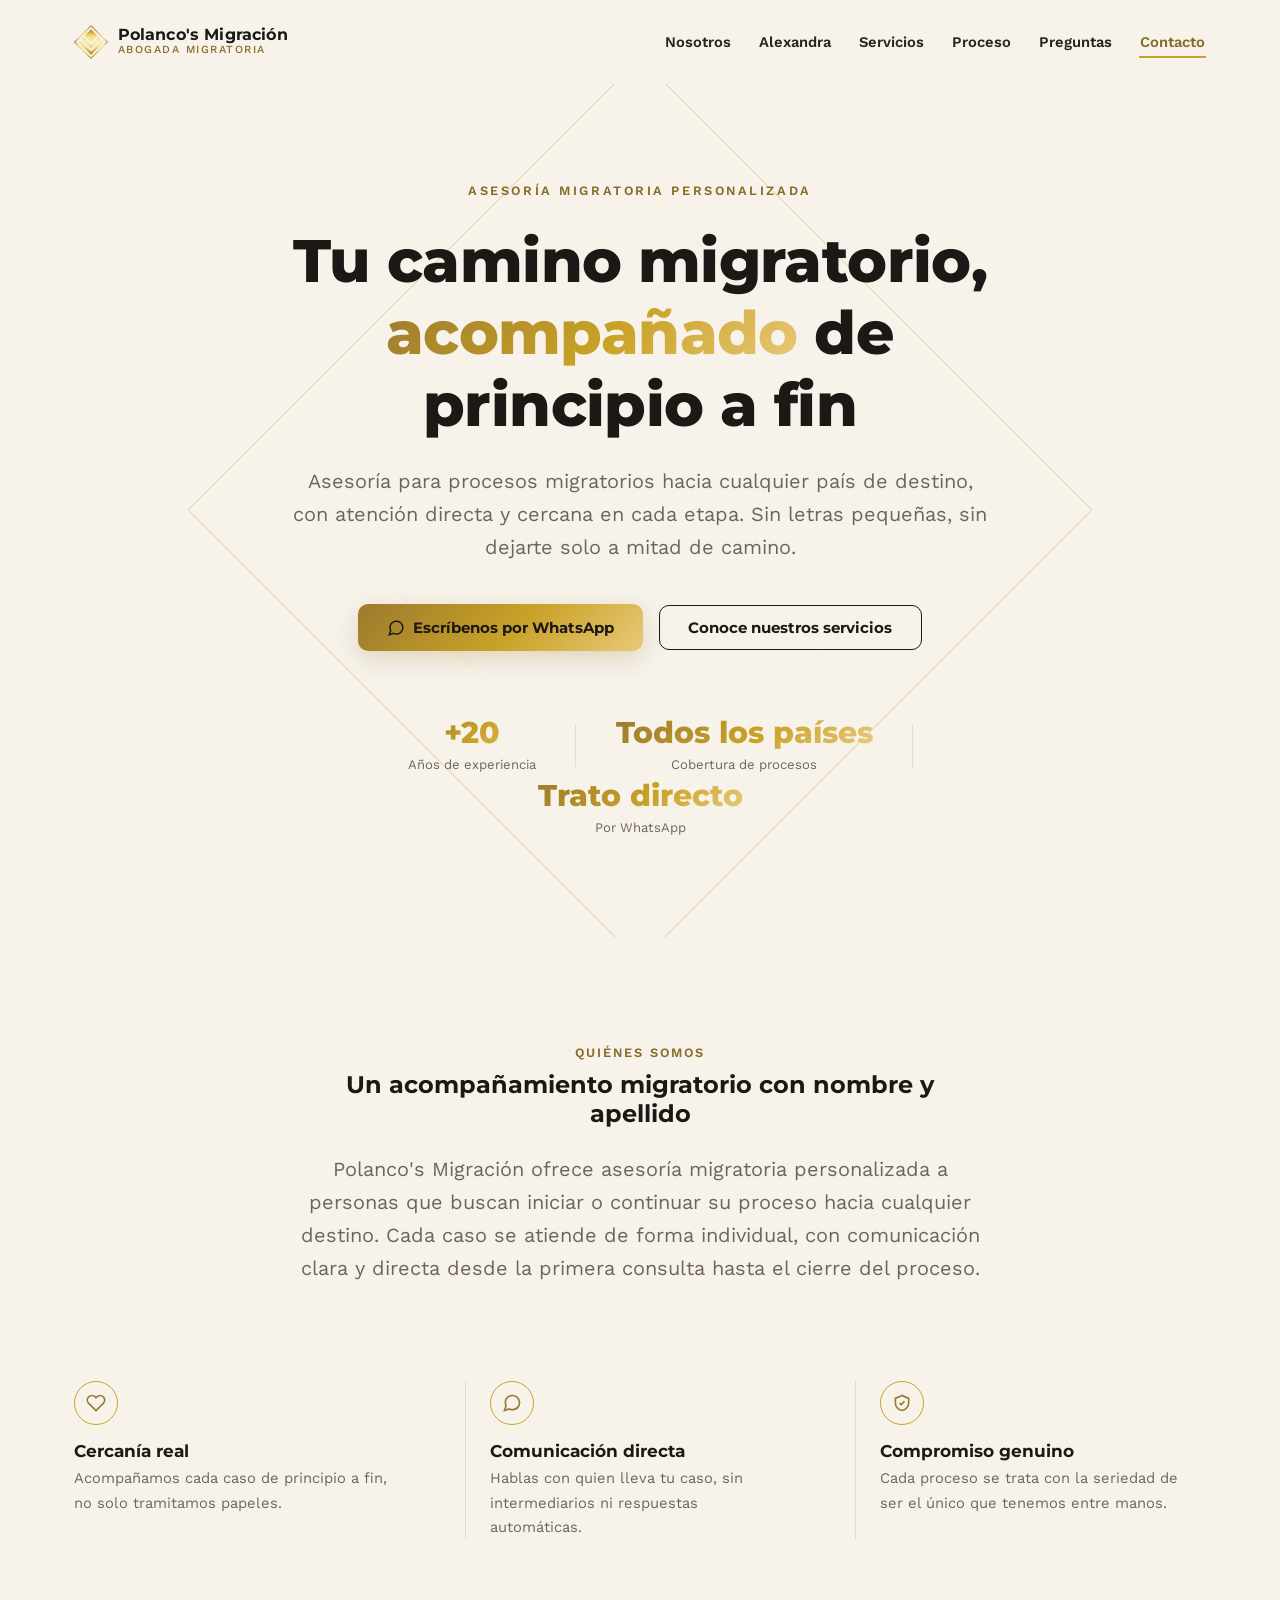
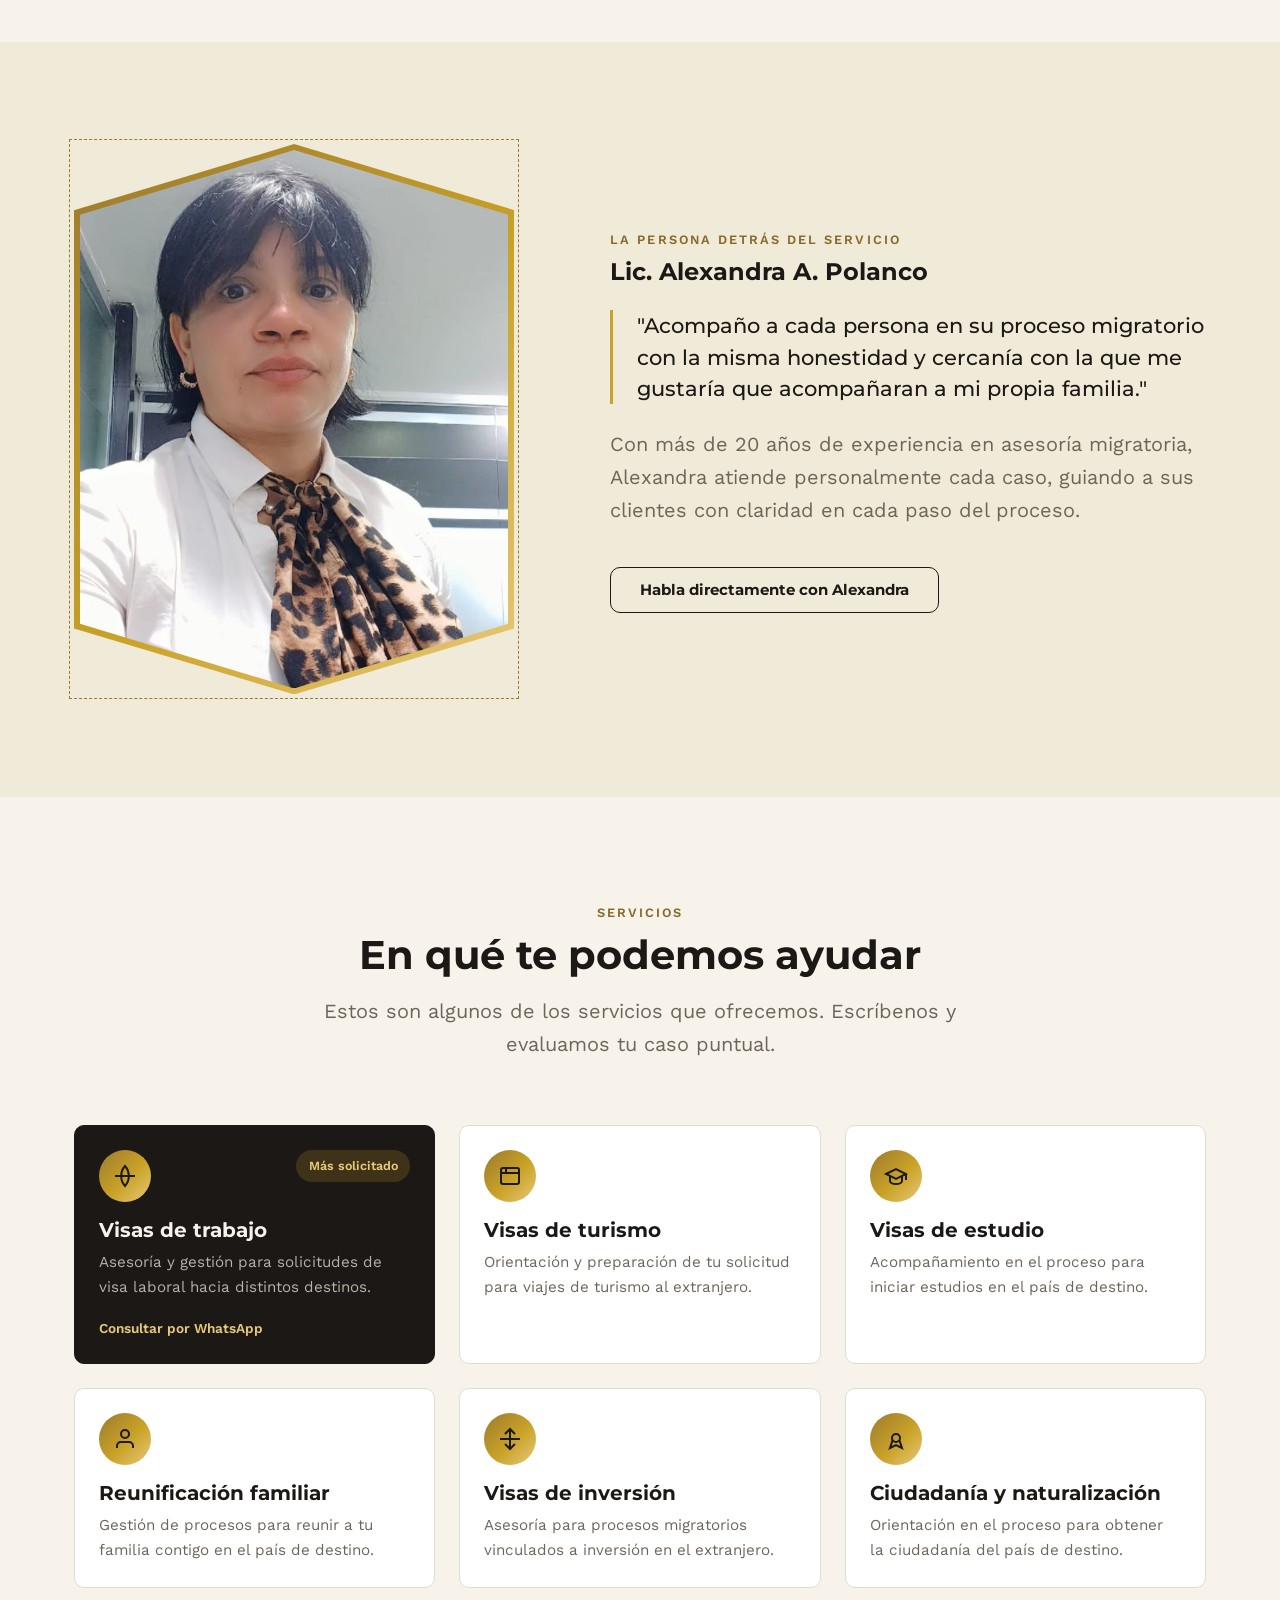
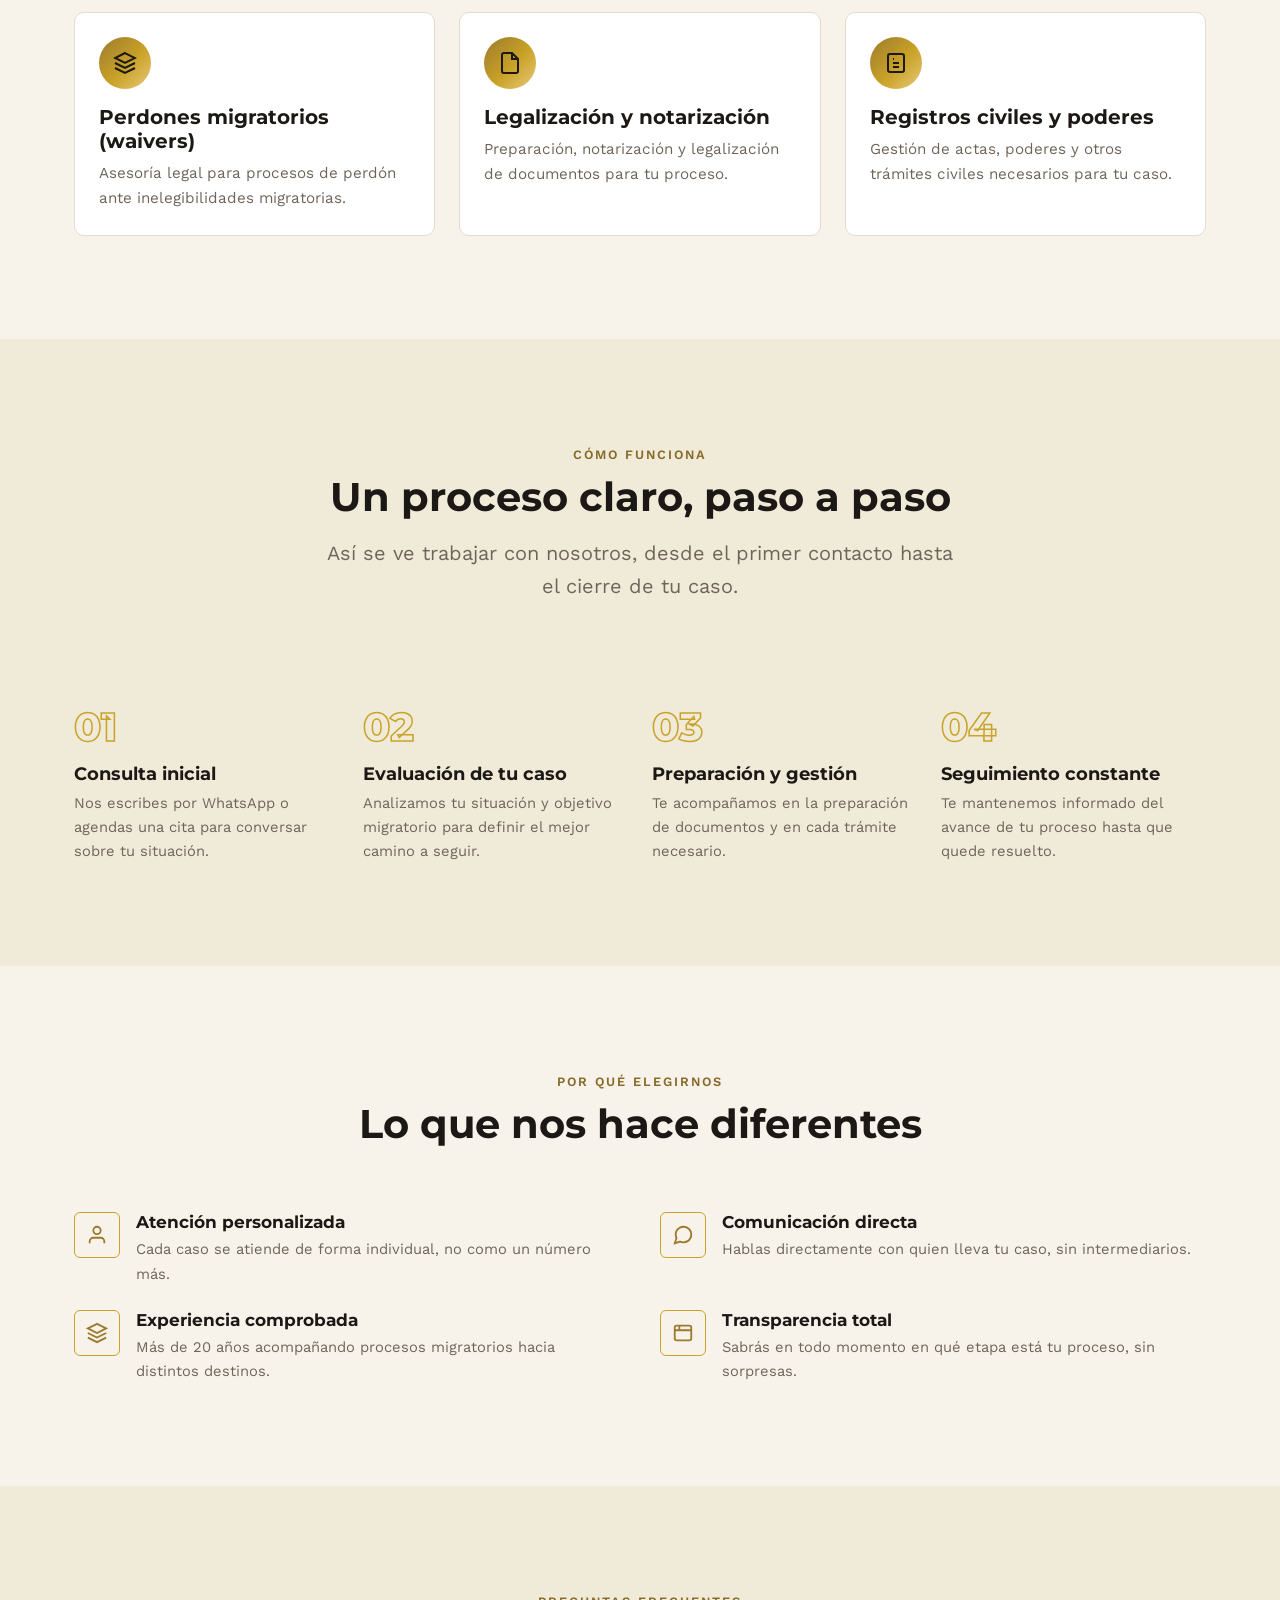
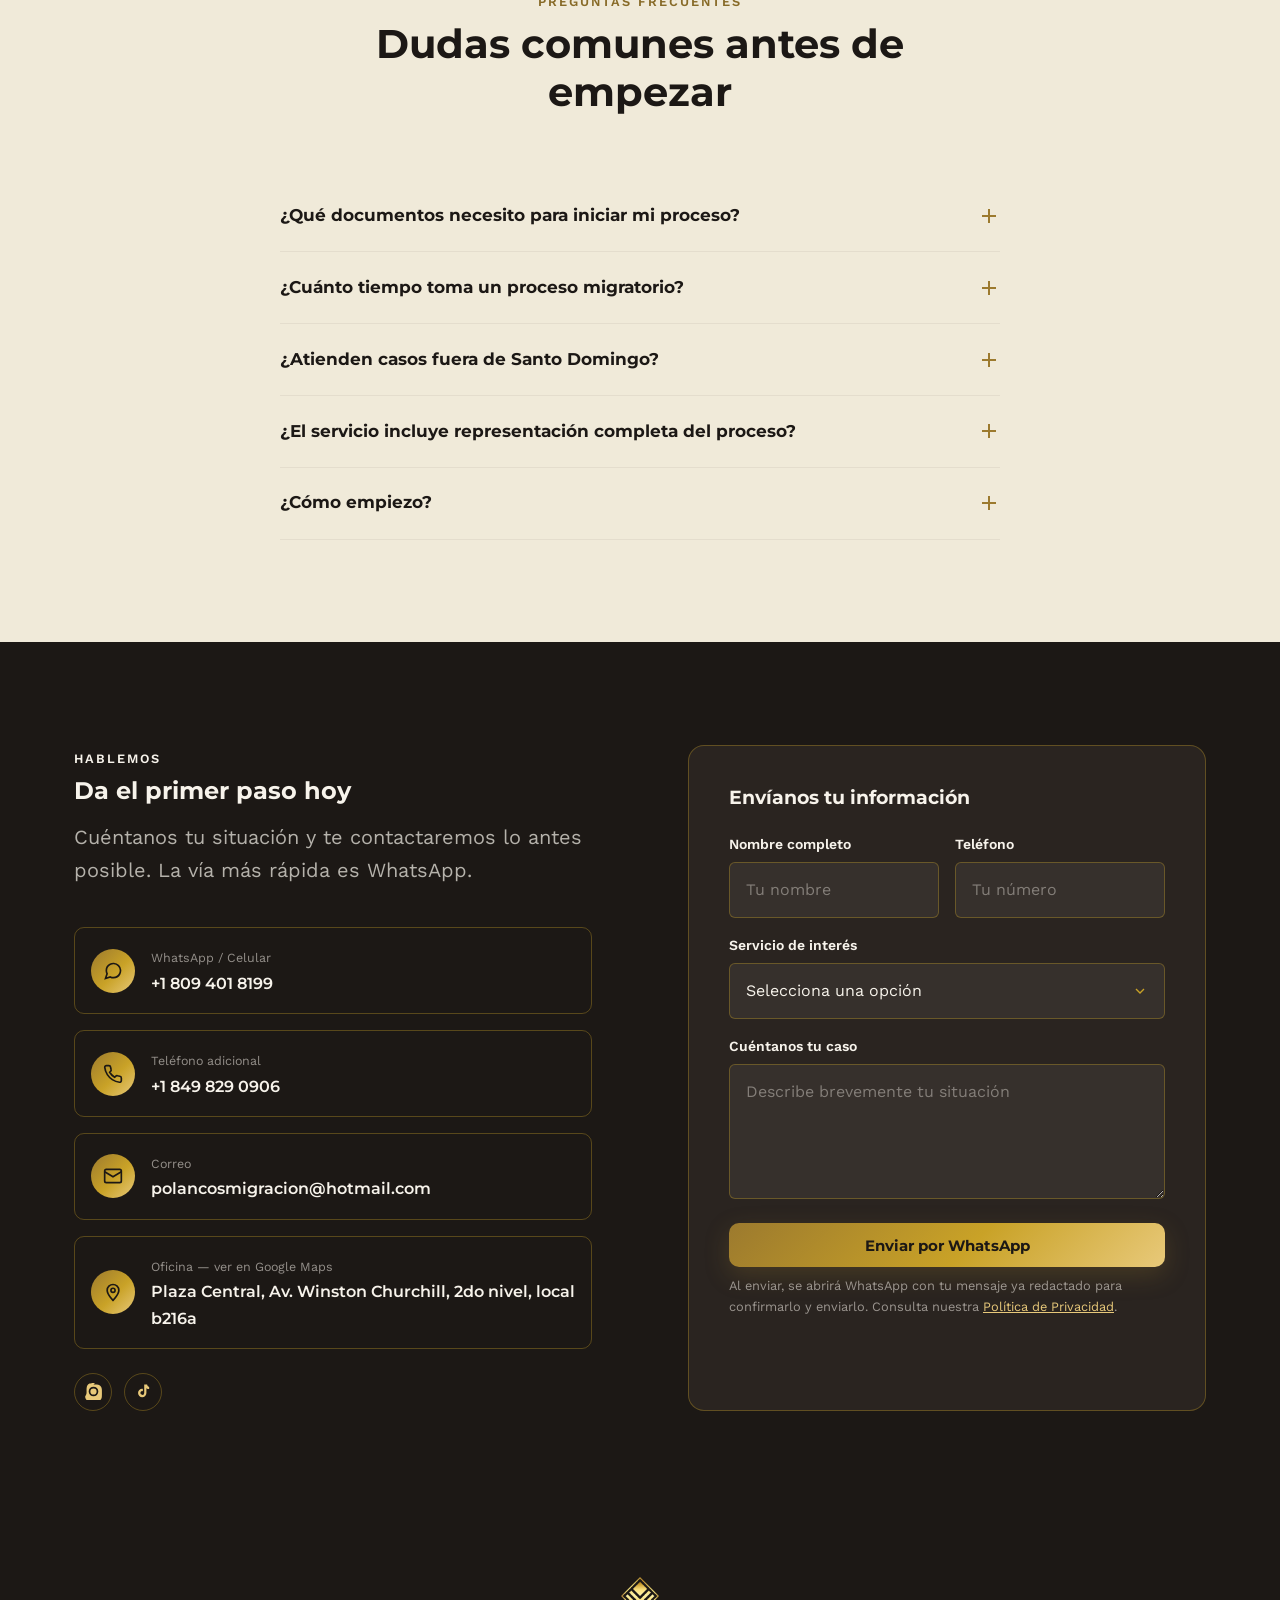
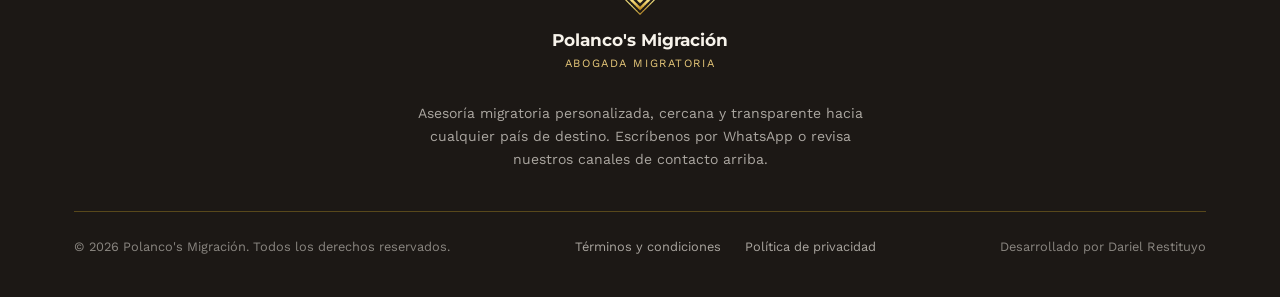
==== commit e6035727: "Improves" ====
--- a/index.html
+++ b/index.html
@@ -19,6 +19,36 @@
   <meta property="og:image" content="assets/images/icon-mark.png">
   <!-- TODO: reemplazar por la URL final del sitio y una imagen OG de 1200x630 -->
   <meta property="og:url" content="https://www.polancosmigracion.com/">
+  <link rel="canonical" href="https://www.polancosmigracion.com/">
+
+  <!-- Twitter Card -->
+  <meta name="twitter:card" content="summary">
+  <meta name="twitter:title" content="Polanco's Migración | Asesoría Migratoria Personalizada">
+  <meta name="twitter:description" content="Acompañamiento migratorio cercano, transparente y profesional hacia cualquier país de destino.">
+  <meta name="twitter:image" content="assets/images/icon-mark.png">
+
+  <!-- Datos estructurados (Schema.org) -->
+  <script type="application/ld+json">
+  {
+    "@context": "https://schema.org",
+    "@type": "LegalService",
+    "name": "Polanco's Migración",
+    "description": "Asesoría y servicios migratorios personalizados hacia cualquier país de destino.",
+    "image": "assets/images/icon-mark.png",
+    "telephone": "+18094018199",
+    "email": "alexandrapolanco@gmail.com",
+    "address": {
+      "@type": "PostalAddress",
+      "streetAddress": "Plaza Central, Av. Winston Churchill, 2do nivel",
+      "addressLocality": "Santo Domingo",
+      "addressCountry": "DO"
+    },
+    "founder": {
+      "@type": "Person",
+      "name": "Alexandra A. Polanco"
+    }
+  }
+  </script>
 
   <!-- Tipografías -->
   <link rel="preconnect" href="https://fonts.googleapis.com">
@@ -32,6 +62,7 @@
   <link rel="stylesheet" href="css/sections.css">
 </head>
 <body>
+  <a href="#main-content" class="skip-link">Saltar al contenido principal</a>
 
   <!-- ============ HEADER ============ -->
   <header class="site-header">
@@ -47,7 +78,7 @@
       <nav class="main-nav" id="main-nav">
         <ul class="nav-links">
           <li><a href="#nosotros">Nosotros</a></li>
-          <li><a href="#alexandra">Alexandra Polanco</a></li>
+          <li><a href="#alexandra">Alexandra</a></li>
           <li><a href="#servicios">Servicios</a></li>
           <li><a href="#proceso">Proceso</a></li>
           <li><a href="#preguntas">Preguntas</a></li>
@@ -61,7 +92,7 @@
     </div>
   </header>
 
-  <main>
+  <main id="main-content">
 
     <!-- ============ HERO ============ -->
     <section class="hero" id="inicio">
@@ -76,7 +107,7 @@
           </p>
           <div class="hero-actions">
             <a class="btn btn-primary" href="https://wa.me/18094018199?text=Hola%2C%20quisiera%20informaci%C3%B3n%20sobre%20un%20proceso%20migratorio" target="_blank" rel="noopener">
-              <svg viewBox="0 0 24 24" fill="none" stroke="currentColor" stroke-width="2"><path d="M21 11.5a8.38 8.38 0 0 1-.9 3.8 8.5 8.5 0 0 1-7.6 4.7 8.38 8.38 0 0 1-3.8-.9L3 21l1.9-5.7a8.38 8.38 0 0 1-.9-3.8 8.5 8.5 0 0 1 4.7-7.6 8.38 8.38 0 0 1 3.8-.9h.5a8.48 8.48 0 0 1 8 8v.5z"/></svg>
+              <svg aria-hidden="true" viewBox="0 0 24 24" fill="none" stroke="currentColor" stroke-width="2"><path d="M21 11.5a8.38 8.38 0 0 1-.9 3.8 8.5 8.5 0 0 1-7.6 4.7 8.38 8.38 0 0 1-3.8-.9L3 21l1.9-5.7a8.38 8.38 0 0 1-.9-3.8 8.5 8.5 0 0 1 4.7-7.6 8.38 8.38 0 0 1 3.8-.9h.5a8.48 8.48 0 0 1 8 8v.5z"/></svg>
               Escríbenos por WhatsApp
             </a>
             <a class="btn btn-outline" href="#servicios">Conoce nuestros servicios</a>
@@ -117,21 +148,21 @@
         <div class="about-pillars">
           <div class="about-pillar">
             <div class="about-pillar-icon">
-              <svg viewBox="0 0 24 24" fill="none" stroke="currentColor" stroke-width="2"><path d="M20.8 4.6a5.5 5.5 0 0 0-7.8 0L12 5.6l-1-1a5.5 5.5 0 0 0-7.8 7.8l1 1L12 21l7.8-7.6 1-1a5.5 5.5 0 0 0 0-7.8Z"/></svg>
+              <svg aria-hidden="true" viewBox="0 0 24 24" fill="none" stroke="currentColor" stroke-width="2"><path d="M20.8 4.6a5.5 5.5 0 0 0-7.8 0L12 5.6l-1-1a5.5 5.5 0 0 0-7.8 7.8l1 1L12 21l7.8-7.6 1-1a5.5 5.5 0 0 0 0-7.8Z"/></svg>
             </div>
             <h3>Cercanía real</h3>
             <p>Acompañamos cada caso de principio a fin, no solo tramitamos papeles.</p>
           </div>
           <div class="about-pillar">
             <div class="about-pillar-icon">
-              <svg viewBox="0 0 24 24" fill="none" stroke="currentColor" stroke-width="2"><path d="M21 11.5a8.38 8.38 0 0 1-.9 3.8 8.5 8.5 0 0 1-7.6 4.7 8.38 8.38 0 0 1-3.8-.9L3 21l1.9-5.7a8.38 8.38 0 0 1-.9-3.8 8.5 8.5 0 0 1 4.7-7.6 8.38 8.38 0 0 1 3.8-.9h.5a8.48 8.48 0 0 1 8 8v.5z"/></svg>
+              <svg aria-hidden="true" viewBox="0 0 24 24" fill="none" stroke="currentColor" stroke-width="2"><path d="M21 11.5a8.38 8.38 0 0 1-.9 3.8 8.5 8.5 0 0 1-7.6 4.7 8.38 8.38 0 0 1-3.8-.9L3 21l1.9-5.7a8.38 8.38 0 0 1-.9-3.8 8.5 8.5 0 0 1 4.7-7.6 8.38 8.38 0 0 1 3.8-.9h.5a8.48 8.48 0 0 1 8 8v.5z"/></svg>
             </div>
             <h3>Comunicación directa</h3>
             <p>Hablas con quien lleva tu caso, sin intermediarios ni respuestas automáticas.</p>
           </div>
           <div class="about-pillar">
             <div class="about-pillar-icon">
-              <svg viewBox="0 0 24 24" fill="none" stroke="currentColor" stroke-width="2"><path d="m9 12 2 2 4-4"/><path d="M12 3 4 6.5v5c0 4.7 3.2 8.6 8 9.5 4.8-.9 8-4.8 8-9.5v-5L12 3Z"/></svg>
+              <svg aria-hidden="true" viewBox="0 0 24 24" fill="none" stroke="currentColor" stroke-width="2"><path d="m9 12 2 2 4-4"/><path d="M12 3 4 6.5v5c0 4.7 3.2 8.6 8 9.5 4.8-.9 8-4.8 8-9.5v-5L12 3Z"/></svg>
             </div>
             <h3>Compromiso genuino</h3>
             <p>Cada proceso se trata con la seriedad de ser el único que tenemos entre manos.</p>
@@ -146,7 +177,7 @@
         <div class="founder-photo-wrap content-placeholder">
           <div class="founder-photo-frame">
             <!-- PLACEHOLDER: foto provisional, reemplazar por un retrato profesional final -->
-            <img src="assets/images/alexandra-placeholder-web.jpg" alt="Lic. Alexandra A. Polanco" loading="lazy" width="720" height="900">
+            <img src="assets/images/alexandra.jpg" alt="Lic. Alexandra A. Polanco" loading="lazy" width="720" height="900">
           </div>
         </div>
         <div class="founder-content">
@@ -182,7 +213,7 @@
           <div class="card is-featured">
             <span class="badge">Más solicitado</span>
             <div class="card-icon">
-              <svg viewBox="0 0 24 24" fill="none" stroke="currentColor" stroke-width="2"><path d="M2 12h20M12 2a15 15 0 0 1 0 20 15 15 0 0 1 0-20Z"/></svg>
+              <svg aria-hidden="true" viewBox="0 0 24 24" fill="none" stroke="currentColor" stroke-width="2"><path d="M2 12h20M12 2a15 15 0 0 1 0 20 15 15 0 0 1 0-20Z"/></svg>
             </div>
             <h3>Visas de trabajo</h3>
             <p>Asesoría y gestión para solicitudes de visa laboral hacia distintos destinos.</p>
@@ -191,7 +222,7 @@
 
           <div class="card">
             <div class="card-icon">
-              <svg viewBox="0 0 24 24" fill="none" stroke="currentColor" stroke-width="2"><rect x="3" y="4" width="18" height="16" rx="2"/><path d="M3 9h18M8 4v5"/></svg>
+              <svg aria-hidden="true" viewBox="0 0 24 24" fill="none" stroke="currentColor" stroke-width="2"><rect x="3" y="4" width="18" height="16" rx="2"/><path d="M3 9h18M8 4v5"/></svg>
             </div>
             <h3>Visas de turismo</h3>
             <p>Orientación y preparación de tu solicitud para viajes de turismo al extranjero.</p>
@@ -199,7 +230,7 @@
 
           <div class="card">
             <div class="card-icon">
-              <svg viewBox="0 0 24 24" fill="none" stroke="currentColor" stroke-width="2"><path d="M22 10v6M2 10l10-5 10 5-10 5-10-5Z"/><path d="M6 12v5c0 1.7 2.7 3 6 3s6-1.3 6-3v-5"/></svg>
+              <svg aria-hidden="true" viewBox="0 0 24 24" fill="none" stroke="currentColor" stroke-width="2"><path d="M22 10v6M2 10l10-5 10 5-10 5-10-5Z"/><path d="M6 12v5c0 1.7 2.7 3 6 3s6-1.3 6-3v-5"/></svg>
             </div>
             <h3>Visas de estudio</h3>
             <p>Acompañamiento en el proceso para iniciar estudios en el país de destino.</p>
@@ -207,7 +238,7 @@
 
           <div class="card">
             <div class="card-icon">
-              <svg viewBox="0 0 24 24" fill="none" stroke="currentColor" stroke-width="2"><path d="M20 21v-2a4 4 0 0 0-4-4H8a4 4 0 0 0-4 4v2"/><circle cx="12" cy="7" r="4"/></svg>
+              <svg aria-hidden="true" viewBox="0 0 24 24" fill="none" stroke="currentColor" stroke-width="2"><path d="M20 21v-2a4 4 0 0 0-4-4H8a4 4 0 0 0-4 4v2"/><circle cx="12" cy="7" r="4"/></svg>
             </div>
             <h3>Reunificación familiar</h3>
             <p>Gestión de procesos para reunir a tu familia contigo en el país de destino.</p>
@@ -215,7 +246,7 @@
 
           <div class="card">
             <div class="card-icon">
-              <svg viewBox="0 0 24 24" fill="none" stroke="currentColor" stroke-width="2"><path d="M12 2v20M2 12h20"/><path d="M17 7 12 2 7 7M17 17l-5 5-5-5"/></svg>
+              <svg aria-hidden="true" viewBox="0 0 24 24" fill="none" stroke="currentColor" stroke-width="2"><path d="M12 2v20M2 12h20"/><path d="M17 7 12 2 7 7M17 17l-5 5-5-5"/></svg>
             </div>
             <h3>Visas de inversión</h3>
             <p>Asesoría para procesos migratorios vinculados a inversión en el extranjero.</p>
@@ -223,7 +254,7 @@
 
           <div class="card">
             <div class="card-icon">
-              <svg viewBox="0 0 24 24" fill="none" stroke="currentColor" stroke-width="2"><path d="M12 15a4 4 0 1 0 0-8 4 4 0 0 0 0 8Z"/><path d="M8.5 13.5 6 21l6-3 6 3-2.5-7.5"/></svg>
+              <svg aria-hidden="true" viewBox="0 0 24 24" fill="none" stroke="currentColor" stroke-width="2"><path d="M12 15a4 4 0 1 0 0-8 4 4 0 0 0 0 8Z"/><path d="M8.5 13.5 6 21l6-3 6 3-2.5-7.5"/></svg>
             </div>
             <h3>Ciudadanía y naturalización</h3>
             <p>Orientación en el proceso para obtener la ciudadanía del país de destino.</p>
@@ -231,7 +262,7 @@
 
           <div class="card">
             <div class="card-icon">
-              <svg viewBox="0 0 24 24" fill="none" stroke="currentColor" stroke-width="2"><path d="M12 2 2 7l10 5 10-5-10-5Z"/><path d="M2 17l10 5 10-5M2 12l10 5 10-5"/></svg>
+              <svg aria-hidden="true" viewBox="0 0 24 24" fill="none" stroke="currentColor" stroke-width="2"><path d="M12 2 2 7l10 5 10-5-10-5Z"/><path d="M2 17l10 5 10-5M2 12l10 5 10-5"/></svg>
             </div>
             <h3>Perdones migratorios (waivers)</h3>
             <p>Asesoría legal para procesos de perdón ante inelegibilidades migratorias.</p>
@@ -239,7 +270,7 @@
 
           <div class="card">
             <div class="card-icon">
-              <svg viewBox="0 0 24 24" fill="none" stroke="currentColor" stroke-width="2"><path d="M14 2H6a2 2 0 0 0-2 2v16a2 2 0 0 0 2 2h12a2 2 0 0 0 2-2V8z"/><path d="M14 2v6h6"/></svg>
+              <svg aria-hidden="true" viewBox="0 0 24 24" fill="none" stroke="currentColor" stroke-width="2"><path d="M14 2H6a2 2 0 0 0-2 2v16a2 2 0 0 0 2 2h12a2 2 0 0 0 2-2V8z"/><path d="M14 2v6h6"/></svg>
             </div>
             <h3>Legalización y notarización</h3>
             <p>Preparación, notarización y legalización de documentos para tu proceso.</p>
@@ -247,7 +278,7 @@
 
           <div class="card">
             <div class="card-icon">
-              <svg viewBox="0 0 24 24" fill="none" stroke="currentColor" stroke-width="2"><path d="M9 12h6M9 16h6M9 8h1"/><rect x="4" y="3" width="16" height="18" rx="2"/></svg>
+              <svg aria-hidden="true" viewBox="0 0 24 24" fill="none" stroke="currentColor" stroke-width="2"><path d="M9 12h6M9 16h6M9 8h1"/><rect x="4" y="3" width="16" height="18" rx="2"/></svg>
             </div>
             <h3>Registros civiles y poderes</h3>
             <p>Gestión de actas, poderes y otros trámites civiles necesarios para tu caso.</p>
@@ -301,7 +332,7 @@
         <div class="benefits-grid">
           <div class="benefit">
             <div class="benefit-icon">
-              <svg viewBox="0 0 24 24" fill="none" stroke="currentColor" stroke-width="2"><path d="M20 21v-2a4 4 0 0 0-4-4H8a4 4 0 0 0-4 4v2"/><circle cx="12" cy="7" r="4"/></svg>
+              <svg aria-hidden="true" viewBox="0 0 24 24" fill="none" stroke="currentColor" stroke-width="2"><path d="M20 21v-2a4 4 0 0 0-4-4H8a4 4 0 0 0-4 4v2"/><circle cx="12" cy="7" r="4"/></svg>
             </div>
             <div>
               <h3>Atención personalizada</h3>
@@ -311,7 +342,7 @@
 
           <div class="benefit">
             <div class="benefit-icon">
-              <svg viewBox="0 0 24 24" fill="none" stroke="currentColor" stroke-width="2"><path d="M21 11.5a8.38 8.38 0 0 1-.9 3.8 8.5 8.5 0 0 1-7.6 4.7 8.38 8.38 0 0 1-3.8-.9L3 21l1.9-5.7a8.38 8.38 0 0 1-.9-3.8 8.5 8.5 0 0 1 4.7-7.6 8.38 8.38 0 0 1 3.8-.9h.5a8.48 8.48 0 0 1 8 8v.5z"/></svg>
+              <svg aria-hidden="true" viewBox="0 0 24 24" fill="none" stroke="currentColor" stroke-width="2"><path d="M21 11.5a8.38 8.38 0 0 1-.9 3.8 8.5 8.5 0 0 1-7.6 4.7 8.38 8.38 0 0 1-3.8-.9L3 21l1.9-5.7a8.38 8.38 0 0 1-.9-3.8 8.5 8.5 0 0 1 4.7-7.6 8.38 8.38 0 0 1 3.8-.9h.5a8.48 8.48 0 0 1 8 8v.5z"/></svg>
             </div>
             <div>
               <h3>Comunicación directa</h3>
@@ -321,7 +352,7 @@
 
           <div class="benefit">
             <div class="benefit-icon">
-              <svg viewBox="0 0 24 24" fill="none" stroke="currentColor" stroke-width="2"><path d="M12 2 2 7l10 5 10-5-10-5Z"/><path d="M2 17l10 5 10-5M2 12l10 5 10-5"/></svg>
+              <svg aria-hidden="true" viewBox="0 0 24 24" fill="none" stroke="currentColor" stroke-width="2"><path d="M12 2 2 7l10 5 10-5-10-5Z"/><path d="M2 17l10 5 10-5M2 12l10 5 10-5"/></svg>
             </div>
             <div>
               <h3>Experiencia comprobada</h3>
@@ -331,7 +362,7 @@
 
           <div class="benefit">
             <div class="benefit-icon">
-              <svg viewBox="0 0 24 24" fill="none" stroke="currentColor" stroke-width="2"><rect x="3" y="4" width="18" height="16" rx="2"/><path d="M3 9h18M8 4v5"/></svg>
+              <svg aria-hidden="true" viewBox="0 0 24 24" fill="none" stroke="currentColor" stroke-width="2"><rect x="3" y="4" width="18" height="16" rx="2"/><path d="M3 9h18M8 4v5"/></svg>
             </div>
             <div>
               <h3>Transparencia total</h3>
@@ -416,7 +447,7 @@
           <div class="contact-channels">
             <a class="contact-channel" href="https://wa.me/18094018199" target="_blank" rel="noopener">
               <span class="contact-channel-icon">
-                <svg viewBox="0 0 24 24" fill="none" stroke="currentColor" stroke-width="2"><path d="M21 11.5a8.38 8.38 0 0 1-.9 3.8 8.5 8.5 0 0 1-7.6 4.7 8.38 8.38 0 0 1-3.8-.9L3 21l1.9-5.7a8.38 8.38 0 0 1-.9-3.8 8.5 8.5 0 0 1 4.7-7.6 8.38 8.38 0 0 1 3.8-.9h.5a8.48 8.48 0 0 1 8 8v.5z"/></svg>
+                <svg aria-hidden="true" viewBox="0 0 24 24" fill="none" stroke="currentColor" stroke-width="2"><path d="M21 11.5a8.38 8.38 0 0 1-.9 3.8 8.5 8.5 0 0 1-7.6 4.7 8.38 8.38 0 0 1-3.8-.9L3 21l1.9-5.7a8.38 8.38 0 0 1-.9-3.8 8.5 8.5 0 0 1 4.7-7.6 8.38 8.38 0 0 1 3.8-.9h.5a8.48 8.48 0 0 1 8 8v.5z"/></svg>
               </span>
               <span class="contact-channel-text">
                 <span class="label">WhatsApp / Celular</span>
@@ -426,43 +457,43 @@
 
             <a class="contact-channel" href="tel:+18498290906">
               <span class="contact-channel-icon">
-                <svg viewBox="0 0 24 24" fill="none" stroke="currentColor" stroke-width="2"><path d="M22 16.9v3a2 2 0 0 1-2.2 2 19.8 19.8 0 0 1-8.6-3.1 19.5 19.5 0 0 1-6-6 19.8 19.8 0 0 1-3.1-8.7A2 2 0 0 1 4.1 2h3a2 2 0 0 1 2 1.7c.1.9.3 1.8.6 2.7a2 2 0 0 1-.4 2.1L8 9.9a16 16 0 0 0 6 6l1.4-1.4a2 2 0 0 1 2.1-.4c.9.3 1.8.5 2.7.6a2 2 0 0 1 1.8 2Z"/></svg>
+                <svg aria-hidden="true" viewBox="0 0 24 24" fill="none" stroke="currentColor" stroke-width="2"><path d="M22 16.9v3a2 2 0 0 1-2.2 2 19.8 19.8 0 0 1-8.6-3.1 19.5 19.5 0 0 1-6-6 19.8 19.8 0 0 1-3.1-8.7A2 2 0 0 1 4.1 2h3a2 2 0 0 1 2 1.7c.1.9.3 1.8.6 2.7a2 2 0 0 1-.4 2.1L8 9.9a16 16 0 0 0 6 6l1.4-1.4a2 2 0 0 1 2.1-.4c.9.3 1.8.5 2.7.6a2 2 0 0 1 1.8 2Z"/></svg>
               </span>
               <span class="contact-channel-text">
                 <span class="label">Teléfono adicional</span>
-                <span class="value">849 829 0906</span>
-              </span>
-            </a>
-
-            <a class="contact-channel" href="mailto:alexandrapolanco@gmail.com">
+                <span class="value">+1 849 829 0906</span>
+              </span>
+            </a>
+
+            <a class="contact-channel" href="mailto:polancosmigracion@hotmail.com">
               <span class="contact-channel-icon">
-                <svg viewBox="0 0 24 24" fill="none" stroke="currentColor" stroke-width="2"><rect x="2" y="4" width="20" height="16" rx="2"/><path d="m2 7 10 6 10-6"/></svg>
+                <svg aria-hidden="true" viewBox="0 0 24 24" fill="none" stroke="currentColor" stroke-width="2"><rect x="2" y="4" width="20" height="16" rx="2"/><path d="m2 7 10 6 10-6"/></svg>
               </span>
               <span class="contact-channel-text">
                 <span class="label">Correo</span>
-                <span class="value">alexandrapolanco@gmail.com</span>
+                <span class="value">polancosmigracion@hotmail.com</span>
               </span>
             </a>
 
             <!-- PLACEHOLDER: ubicación aproximada por nombre de plaza; ajustar con la dirección exacta si aplica -->
             <a class="contact-channel" href="https://www.google.com/maps/search/?api=1&query=Plaza+Central+Av+Winston+Churchill+Santo+Domingo" target="_blank" rel="noopener">
               <span class="contact-channel-icon">
-                <svg viewBox="0 0 24 24" fill="none" stroke="currentColor" stroke-width="2"><path d="M12 22s7-7.4 7-12a7 7 0 1 0-14 0c0 4.6 7 12 7 12Z"/><circle cx="12" cy="10" r="2.5"/></svg>
+                <svg aria-hidden="true" viewBox="0 0 24 24" fill="none" stroke="currentColor" stroke-width="2"><path d="M12 22s7-7.4 7-12a7 7 0 1 0-14 0c0 4.6 7 12 7 12Z"/><circle cx="12" cy="10" r="2.5"/></svg>
               </span>
               <span class="contact-channel-text">
                 <span class="label">Oficina — ver en Google Maps</span>
-                <span class="value">Plaza Central, Av. Winston Churchill, 2do nivel</span>
+                <span class="value">Plaza Central, Av. Winston Churchill, 2do nivel, local b216a</span>
               </span>
             </a>
           </div>
 
           <!-- PLACEHOLDER: enlazar los perfiles reales de Instagram y TikTok -->
-          <div class="footer-social" style="margin-top:1.5rem;">
+          <div class="social-icons" style="margin-top:1.5rem;">
             <a href="#" target="_blank" rel="noopener" aria-label="Instagram">
-              <svg viewBox="0 0 24 24"><path d="M12 2.2c3.2 0 3.6 0 4.9.07 1.2.06 2.2.27 2.9.6.8.35 1.4.8 2 1.5.6.6 1 1.2 1.4 2 .3.7.5 1.7.6 2.9.1 1.3.1 1.7.1 4.9s0 3.6-.1 4.9c-.1 1.2-.3 2.2-.6 2.9-.4.8-.8 1.4-1.4 2-.6.6-1.2 1-2 1.4-.7.3-1.7.5-2.9.6-1.3.1-1.7.1-4.9.1s-3.6 0-4.9-.1c-1.2-.1-2.2-.3-2.9-.6-.8-.4-1.4-.8-2-1.4-.6-.6-1-1.2-1.4-2-.3-.7-.5-1.7-.6-2.9C2.2 15.6 2.2 15.2 2.2 12s0-3.6.1-4.9c.1-1.2.3-2.2.6-2.9.4-.8.8-1.4 1.4-2 .6-.6 1.2-1 2-1.4.7-.3 1.7-.5 2.9-.6 1.3-.1 1.7-.1 4.9-.1Zm0 3a6.8 6.8 0 1 0 0 13.6 6.8 6.8 0 0 0 0-13.6Zm0 11.2a4.4 4.4 0 1 1 0-8.8 4.4 4.4 0 0 1 0 8.8Zm7-11.4a1.6 1.6 0 1 1-3.2 0 1.6 1.6 0 0 1 3.2 0Z"/></svg>
+              <svg aria-hidden="true" viewBox="0 0 24 24"><path d="M12 2.2c3.2 0 3.6 0 4.9.07 1.2.06 2.2.27 2.9.6.8.35 1.4.8 2 1.5.6.6 1 1.2 1.4 2 .3.7.5 1.7.6 2.9.1 1.3.1 1.7.1 4.9s0 3.6-.1 4.9c-.1 1.2-.3 2.2-.6 2.9-.4.8-.8 1.4-1.4 2-.6.6-1.2 1-2 1.4-.7.3-1.7.5-2.9.6-1.3.1-1.7.1-4.9.1s-3.6 0-4.9-.1c-1.2-.1-2.2-.3-2.9-.6-.8-.4-1.4-.8-2-1.4-.6-.6-1-1.2-1.4-2-.3-.7-.5-1.7-.6-2.9C2.2 15.6 2.2 15.2 2.2 12s0-3.6.1-4.9c.1-1.2.3-2.2.6-2.9.4-.8.8-1.4 1.4-2 .6-.6 1.2-1 2-1.4.7-.3 1.7-.5 2.9-.6 1.3-.1 1.7-.1 4.9-.1Zm0 3a6.8 6.8 0 1 0 0 13.6 6.8 6.8 0 0 0 0-13.6Zm0 11.2a4.4 4.4 0 1 1 0-8.8 4.4 4.4 0 0 1 0 8.8Zm7-11.4a1.6 1.6 0 1 1-3.2 0 1.6 1.6 0 0 1 3.2 0Z"/></svg>
             </a>
             <a href="#" target="_blank" rel="noopener" aria-label="TikTok">
-              <svg viewBox="0 0 24 24"><path d="M14 2h3.1c.2 1.6 1.2 3 2.9 3.5v3.1c-1.4 0-2.7-.4-3.9-1.2v6.7a5.9 5.9 0 1 1-5.9-5.9c.3 0 .6 0 .9.1v3.2a2.7 2.7 0 1 0 1.9 2.6V2Z"/></svg>
+              <svg aria-hidden="true" viewBox="0 0 24 24"><path d="M14 2h3.1c.2 1.6 1.2 3 2.9 3.5v3.1c-1.4 0-2.7-.4-3.9-1.2v6.7a5.9 5.9 0 1 1-5.9-5.9c.3 0 .6 0 .9.1v3.2a2.7 2.7 0 1 0 1.9 2.6V2Z"/></svg>
             </a>
           </div>
         </div>
@@ -501,7 +532,7 @@
               <textarea id="cf-message" name="message" rows="4" placeholder="Describe brevemente tu situación" required></textarea>
             </div>
             <button type="submit" class="btn btn-primary btn-block">Enviar por WhatsApp</button>
-            <p class="form-note">Al enviar, se abrirá WhatsApp con tu mensaje ya redactado para confirmarlo y enviarlo.</p>
+            <p class="form-note">Al enviar, se abrirá WhatsApp con tu mensaje ya redactado para confirmarlo y enviarlo. Consulta nuestra <a href="politica-de-privacidad.html" style="color:var(--color-gold-light); text-decoration:underline;">Política de Privacidad</a>.</p>
             <p class="form-status" id="form-status" role="status"></p>
           </form>
         </div>
@@ -513,51 +544,24 @@
   <!-- ============ FOOTER ============ -->
   <footer class="site-footer">
     <div class="container">
-      <div class="footer-top">
-        <div>
-          <div class="footer-brand">
-            <img src="assets/images/icon-mark.png" alt="Logo Polanco's Migración" width="38" height="38">
-            <div>
-              <div class="footer-brand-name">Polanco's Migración</div>
-              <div class="footer-brand-tagline">ABOGADA MIGRATORIA</div>
-            </div>
-          </div>
-          <p class="footer-desc">Asesoría migratoria personalizada, cercana y transparente hacia cualquier país de destino.</p>
-        </div>
-
-        <div>
-          <div class="footer-heading">Navegación</div>
-          <div class="footer-links">
-            <a href="#nosotros">Nosotros</a>
-            <a href="#servicios">Servicios</a>
-            <a href="#proceso">Proceso</a>
-            <a href="#preguntas">Preguntas</a>
-            <a href="#contacto">Contacto</a>
-          </div>
-        </div>
-
-        <div>
-          <div class="footer-heading">Contacto</div>
-          <div class="footer-links">
-            <span>+1 809 401 8199</span>
-            <span>849 829 0906</span>
-            <span>alexandrapolanco@gmail.com</span>
-            <span>Plaza Central, Av. Winston Churchill</span>
-          </div>
-          <div class="footer-social">
-            <a href="#" target="_blank" rel="noopener" aria-label="Instagram">
-              <svg viewBox="0 0 24 24"><path d="M12 2.2c3.2 0 3.6 0 4.9.07 1.2.06 2.2.27 2.9.6.8.35 1.4.8 2 1.5.6.6 1 1.2 1.4 2 .3.7.5 1.7.6 2.9.1 1.3.1 1.7.1 4.9s0 3.6-.1 4.9c-.1 1.2-.3 2.2-.6 2.9-.4.8-.8 1.4-1.4 2-.6.6-1.2 1-2 1.4-.7.3-1.7.5-2.9.6-1.3.1-1.7.1-4.9.1s-3.6 0-4.9-.1c-1.2-.1-2.2-.3-2.9-.6-.8-.4-1.4-.8-2-1.4-.6-.6-1-1.2-1.4-2-.3-.7-.5-1.7-.6-2.9C2.2 15.6 2.2 15.2 2.2 12s0-3.6.1-4.9c.1-1.2.3-2.2.6-2.9.4-.8.8-1.4 1.4-2 .6-.6 1.2-1 2-1.4.7-.3 1.7-.5 2.9-.6 1.3-.1 1.7-.1 4.9-.1Zm0 3a6.8 6.8 0 1 0 0 13.6 6.8 6.8 0 0 0 0-13.6Zm0 11.2a4.4 4.4 0 1 1 0-8.8 4.4 4.4 0 0 1 0 8.8Zm7-11.4a1.6 1.6 0 1 1-3.2 0 1.6 1.6 0 0 1 3.2 0Z"/></svg>
-            </a>
-            <a href="#" target="_blank" rel="noopener" aria-label="TikTok">
-              <svg viewBox="0 0 24 24"><path d="M14 2h3.1c.2 1.6 1.2 3 2.9 3.5v3.1c-1.4 0-2.7-.4-3.9-1.2v6.7a5.9 5.9 0 1 1-5.9-5.9c.3 0 .6 0 .9.1v3.2a2.7 2.7 0 1 0 1.9 2.6V2Z"/></svg>
-            </a>
-          </div>
+      <div class="footer-brand-block">
+        <div class="footer-brand">
+          <img src="assets/images/icon-mark.png" alt="Logo Polanco's Migración" width="38" height="38">
+          <div>
+            <div class="footer-brand-name">Polanco's Migración</div>
+            <div class="footer-brand-tagline">ABOGADA MIGRATORIA</div>
+          </div>
+          <p class="footer-desc">Asesoría migratoria personalizada, cercana y transparente hacia cualquier país de destino. Escríbenos por WhatsApp o revisa nuestros canales de contacto arriba.</p>
         </div>
       </div>
 
       <div class="footer-bottom">
         <span>© <span id="current-year"></span> Polanco's Migración. Todos los derechos reservados.</span>
-        <span>Sitio desarrollado por Dariel</span>
+        <div class="footer-legal-links">
+          <a href="terminos-y-condiciones.html">Términos y condiciones</a>
+          <a href="politica-de-privacidad.html">Política de privacidad</a>
+        </div>
+        <span>Desarrollado por Dariel Restituyo</span>
       </div>
     </div>
   </footer>
@@ -570,7 +574,7 @@
     target="_blank"
     rel="noopener"
     aria-label="Escríbenos por WhatsApp">
-    <svg viewBox="0 0 24 24" fill="none" stroke="currentColor" stroke-width="2"><path d="M21 11.5a8.38 8.38 0 0 1-.9 3.8 8.5 8.5 0 0 1-7.6 4.7 8.38 8.38 0 0 1-3.8-.9L3 21l1.9-5.7a8.38 8.38 0 0 1-.9-3.8 8.5 8.5 0 0 1 4.7-7.6 8.38 8.38 0 0 1 3.8-.9h.5a8.48 8.48 0 0 1 8 8v.5z"/></svg>
+    <svg aria-hidden="true" viewBox="0 0 24 24" fill="none" stroke="currentColor" stroke-width="2"><path d="M21 11.5a8.38 8.38 0 0 1-.9 3.8 8.5 8.5 0 0 1-7.6 4.7 8.38 8.38 0 0 1-3.8-.9L3 21l1.9-5.7a8.38 8.38 0 0 1-.9-3.8 8.5 8.5 0 0 1 4.7-7.6 8.38 8.38 0 0 1 3.8-.9h.5a8.48 8.48 0 0 1 8 8v.5z"/></svg>
   </a>
 
   <script src="js/script.js" defer></script>
--- a/css/variables.css
+++ b/css/variables.css
@@ -7,6 +7,7 @@
   --color-black: #1c1815;        /* negro cálido */
   --color-black-soft: #2a2420;   /* variación para superficies oscuras */
   --color-gold-dark: #9c7a2e;    /* sombra del degradado dorado */
+  --color-gold-text: #876a27;    /* variante de dorado con contraste AA para texto sobre fondos claros */
   --color-gold: #c9a227;         /* dorado principal / marca */
   --color-gold-light: #e8c97a;   /* highlight del degradado */
   --color-ivory: #f7f3eb;        /* fondo cálido de secciones claras */
@@ -145,6 +146,24 @@
   outline-offset: 2px;
 }
 
+/* Enlace "saltar al contenido": invisible hasta que recibe foco por teclado */
+.skip-link {
+  position: absolute;
+  top: -100px;
+  left: var(--space-md);
+  z-index: 200;
+  background: var(--color-black);
+  color: var(--color-ivory);
+  padding: 0.75rem 1.25rem;
+  border-radius: var(--radius-sm);
+  font-weight: 600;
+  transition: top var(--dur-fast) var(--ease);
+}
+
+.skip-link:focus {
+  top: var(--space-sm);
+}
+
 /* Evita que el header sticky tape el inicio de cada sección al navegar por anclas */
 section[id] {
   scroll-margin-top: var(--header-height);
--- a/css/layout.css
+++ b/css/layout.css
@@ -18,15 +18,13 @@
   height: var(--header-height);
   display: flex;
   align-items: center;
-  background: rgba(247, 243, 235, 0.85);
-  backdrop-filter: blur(10px);
-  -webkit-backdrop-filter: blur(10px);
+  background: rgba(247, 243, 235, 0.96);
   border-bottom: 1px solid transparent;
   transition: background var(--dur-base) var(--ease), border-color var(--dur-base) var(--ease), box-shadow var(--dur-base) var(--ease);
 }
 
 .site-header.is-scrolled {
-  background: rgba(247, 243, 235, 0.97);
+  background: var(--color-ivory);
   border-bottom-color: var(--color-gray-line);
   box-shadow: var(--shadow-sm);
 }
@@ -71,7 +69,7 @@
   font-weight: 500;
   font-size: 0.68rem;
   letter-spacing: 0.14em;
-  color: var(--color-gold-dark);
+  color: var(--color-gold-text);
 }
 
 /* Navegación principal (desktop) */
@@ -85,7 +83,7 @@
 .nav-links {
   display: flex;
   align-items: center;
-  gap: var(--space-lg);
+  gap: 1.65rem;
 }
 
 .nav-links a {
@@ -111,7 +109,7 @@
 .nav-links a:hover,
 .nav-links a:focus-visible,
 .nav-links a.is-active {
-  color: var(--color-gold-dark);
+  color: var(--color-gold-text);
 }
 
 .nav-links a:hover::after,
@@ -127,7 +125,6 @@
   flex-direction: column;
   justify-content: center;
   align-items: center;
-  gap: 5px;
   width: 44px;
   height: 44px;
   border-radius: var(--radius-sm);
@@ -141,6 +138,10 @@
   transition: transform var(--dur-base) var(--ease), opacity var(--dur-base) var(--ease);
 }
 
+.menu-toggle span + span {
+  margin-top: 5px;
+}
+
 .menu-toggle[aria-expanded="true"] span:nth-child(1) {
   transform: translateY(7px) rotate(45deg);
 }
@@ -153,7 +154,7 @@
   transform: translateY(-7px) rotate(-45deg);
 }
 
-@media (max-width: 900px) {
+@media (max-width: 1040px) {
   .menu-toggle {
     display: flex;
     position: relative;
@@ -171,7 +172,10 @@
     flex-direction: column;
     align-items: center;
     justify-content: center;
-    gap: var(--space-xl);
+    gap: 1.75rem;
+    padding: var(--space-xl) var(--space-md);
+    overflow-y: auto;
+    -webkit-overflow-scrolling: touch;
     opacity: 0;
     visibility: hidden;
     transform: scale(0.98);
@@ -190,12 +194,12 @@
   .nav-links {
     flex-direction: column;
     align-items: center;
-    gap: var(--space-lg);
+    gap: 1.4rem;
   }
 
   .nav-links a {
     font-family: var(--font-heading);
-    font-size: 1.4rem;
+    font-size: 1.25rem;
     font-weight: 700;
     color: var(--color-ivory);
   }
@@ -211,6 +215,22 @@
   }
 }
 
+@media (max-width: 1040px) and (max-height: 560px) {
+  .main-nav {
+    justify-content: flex-start;
+    gap: 1.1rem;
+    padding-top: var(--space-lg);
+  }
+
+  .nav-links {
+    gap: 0.9rem;
+  }
+
+  .nav-links a {
+    font-size: 1.1rem;
+  }
+}
+
 /* ---------- Footer ---------- */
 
 .site-footer {
@@ -219,10 +239,7 @@
   padding-block: var(--space-xl) var(--space-lg);
 }
 
-.footer-top {
-  display: grid;
-  grid-template-columns: 1.4fr 1fr 1fr;
-  gap: var(--space-lg);
+.footer-brand-block {
   padding-bottom: var(--space-lg);
   border-bottom: 1px solid var(--color-gold-line);
 }
@@ -230,7 +247,10 @@
 .footer-brand {
   display: flex;
   align-items: center;
+  justify-content: center;
+  flex-direction: column;
   gap: 0.75rem;
+  text-align: center;
 }
 
 .footer-brand img {
@@ -256,68 +276,7 @@
   margin-top: var(--space-sm);
   font-size: var(--fs-small);
   color: rgba(247, 243, 235, 0.65);
-  max-width: 32ch;
-}
-
-.footer-heading {
-  font-family: var(--font-heading);
-  font-size: 0.95rem;
-  font-weight: 700;
-  color: var(--color-gold-light);
-  margin-bottom: var(--space-sm);
-}
-
-.footer-links {
-  display: flex;
-  flex-direction: column;
-  gap: 0.6rem;
-}
-
-.footer-links a,
-.footer-links span {
-  font-size: var(--fs-small);
-  color: rgba(247, 243, 235, 0.75);
-  transition: color var(--dur-fast) var(--ease);
-}
-
-.footer-links a:hover,
-.footer-links a:focus-visible {
-  color: var(--color-gold-light);
-}
-
-.footer-social {
-  display: flex;
-  gap: 0.75rem;
-  margin-top: var(--space-sm);
-}
-
-.footer-social a {
-  width: 38px;
-  height: 38px;
-  border-radius: 50%;
-  border: 1px solid var(--color-gold-line);
-  display: flex;
-  align-items: center;
-  justify-content: center;
-  transition: background var(--dur-fast) var(--ease), border-color var(--dur-fast) var(--ease);
-}
-
-.footer-social a:hover,
-.footer-social a:focus-visible {
-  background: var(--color-gold);
-  border-color: var(--color-gold);
-}
-
-.footer-social svg {
-  width: 17px;
-  height: 17px;
-  fill: var(--color-gold-light);
-  transition: fill var(--dur-fast) var(--ease);
-}
-
-.footer-social a:hover svg,
-.footer-social a:focus-visible svg {
-  fill: var(--color-black);
+  max-width: 50ch;
 }
 
 .footer-bottom {
@@ -325,18 +284,29 @@
   justify-content: space-between;
   align-items: center;
   flex-wrap: wrap;
-  gap: var(--space-sm);
+  gap: var(--space-sm) var(--space-lg);
   padding-top: var(--space-md);
   font-size: 0.8rem;
   color: rgba(247, 243, 235, 0.5);
 }
 
-@media (max-width: 800px) {
-  .footer-top {
-    grid-template-columns: 1fr;
-    gap: var(--space-lg);
-  }
-
+.footer-legal-links {
+  display: flex;
+  gap: var(--space-md);
+  flex-wrap: wrap;
+}
+
+.footer-legal-links a {
+  color: rgba(247, 243, 235, 0.65);
+  transition: color var(--dur-fast) var(--ease);
+}
+
+.footer-legal-links a:hover,
+.footer-legal-links a:focus-visible {
+  color: var(--color-gold-light);
+}
+
+@media (max-width: 700px) {
   .footer-bottom {
     flex-direction: column;
     align-items: flex-start;
--- a/css/components.css
+++ b/css/components.css
@@ -1,5 +1,5 @@
 /* =========================================================
-   COMPONENTES reutilizables
+   Componentes reutilizables
    ========================================================= */
 
 /* ---------- Botones ---------- */
@@ -84,7 +84,7 @@
   font-weight: 600;
   font-size: var(--fs-kicker);
   letter-spacing: 0.16em;
-  color: var(--color-gold-dark);
+  color: var(--color-gold-text);
   margin-bottom: var(--space-xs);
 }
 
@@ -225,10 +225,16 @@
   font-family: var(--font-heading);
   font-weight: 800;
   font-size: 2.5rem;
-  color: transparent;
-  -webkit-text-stroke: 1.5px var(--color-gold);
+  color: var(--color-gold);
   line-height: 1;
   margin-bottom: var(--space-sm);
+}
+
+@supports (-webkit-text-stroke: 1px black) {
+  .step-number {
+    color: transparent;
+    -webkit-text-stroke: 1.5px var(--color-gold);
+  }
 }
 
 .step h3 {
@@ -279,6 +285,22 @@
   transition: border-color var(--dur-fast) var(--ease), background var(--dur-fast) var(--ease);
 }
 
+.form-group select {
+  appearance: none;
+  -webkit-appearance: none;
+  -moz-appearance: none;
+  background-image: url("data:image/svg+xml,%3Csvg xmlns='http://www.w3.org/2000/svg' viewBox='0 0 24 24' fill='none' stroke='%23c9a227' stroke-width='2'%3E%3Cpath d='m6 9 6 6 6-6'/%3E%3C/svg%3E");
+  background-repeat: no-repeat;
+  background-position: right 1rem center;
+  background-size: 16px;
+  padding-right: 2.75rem;
+}
+
+.form-group select option {
+  color: var(--color-black);
+  background: var(--color-white);
+}
+
 .form-group input::placeholder,
 .form-group textarea::placeholder {
   color: rgba(247, 243, 235, 0.4);
@@ -322,6 +344,42 @@
 
 .form-status[data-state="error"] {
   color: #e0a05a;
+}
+
+/* ---------- Íconos sociales ---------- */
+
+.social-icons {
+  display: flex;
+  gap: 0.75rem;
+}
+
+.social-icons a {
+  width: 38px;
+  height: 38px;
+  border-radius: 50%;
+  border: 1px solid var(--color-gold-line);
+  display: flex;
+  align-items: center;
+  justify-content: center;
+  transition: background var(--dur-fast) var(--ease), border-color var(--dur-fast) var(--ease);
+}
+
+.social-icons a:hover,
+.social-icons a:focus-visible {
+  background: var(--color-gold);
+  border-color: var(--color-gold);
+}
+
+.social-icons svg {
+  width: 17px;
+  height: 17px;
+  fill: var(--color-gold-light);
+  transition: fill var(--dur-fast) var(--ease);
+}
+
+.social-icons a:hover svg,
+.social-icons a:focus-visible svg {
+  fill: var(--color-black);
 }
 
 /* ---------- Botón flotante de WhatsApp ---------- */
@@ -383,6 +441,6 @@
   font-weight: 600;
   padding: 0.35rem 0.8rem;
   border-radius: 999px;
-  background: rgba(201, 162, 39, 0.12);
-  color: var(--color-gold-dark);
-}
+  background: rgba(201, 162, 39, 0.2);
+  color: var(--color-gold-light);
+}
--- a/css/sections.css
+++ b/css/sections.css
@@ -82,7 +82,7 @@
   font-weight: 600;
   font-size: var(--fs-kicker);
   letter-spacing: 0.2em;
-  color: var(--color-gold-dark);
+  color: var(--color-gold-text);
   margin-bottom: var(--space-md);
 }
 
@@ -94,10 +94,16 @@
 
 .hero h1 em {
   font-style: normal;
-  background: var(--gradient-gold);
-  -webkit-background-clip: text;
-  background-clip: text;
-  color: transparent;
+  color: var(--color-gold-dark);
+}
+
+@supports (background-clip: text) or (-webkit-background-clip: text) {
+  .hero h1 em {
+    background: var(--gradient-gold);
+    -webkit-background-clip: text;
+    background-clip: text;
+    color: transparent;
+  }
 }
 
 .hero-sub {
@@ -146,11 +152,17 @@
   font-family: var(--font-heading);
   font-weight: 800;
   font-size: 1.9rem;
-  background: var(--gradient-gold);
-  -webkit-background-clip: text;
-  background-clip: text;
-  color: transparent;
+  color: var(--color-gold-dark);
   line-height: 1.2;
+}
+
+@supports (background-clip: text) or (-webkit-background-clip: text) {
+  .hero-stat strong {
+    background: var(--gradient-gold);
+    -webkit-background-clip: text;
+    background-clip: text;
+    color: transparent;
+  }
 }
 
 .hero-stat span {
@@ -367,6 +379,10 @@
   right: var(--space-md);
 }
 
+.services-grid .card.is-featured .service-link {
+  color: var(--color-gold-light);
+}
+
 .service-link {
   display: inline-flex;
   align-items: center;
@@ -375,7 +391,7 @@
   padding-top: var(--space-sm);
   font-size: 0.85rem;
   font-weight: 600;
-  color: var(--color-gold-dark);
+  color: var(--color-gold-text);
 }
 
 @media (max-width: 900px) {
@@ -507,16 +523,23 @@
   stroke: var(--color-black);
 }
 
+.contact-channel-text {
+  flex: 1;
+  min-width: 0;
+}
+
 .contact-channel-text .label {
   font-size: 0.78rem;
   color: rgba(247, 243, 235, 0.55);
 }
 
 .contact-channel-text .value {
+  display: block;
   font-family: var(--font-heading);
   font-weight: 600;
   font-size: 1rem;
   color: var(--color-ivory);
+  overflow-wrap: break-word;
 }
 
 .contact-form-wrap {
@@ -539,6 +562,12 @@
   }
 }
 
+@media (max-width: 480px) {
+  .contact-form-wrap {
+    padding: var(--space-md);
+  }
+}
+
 /* ---------- Placeholder de contenido pendiente ---------- */
 
 .content-placeholder {
